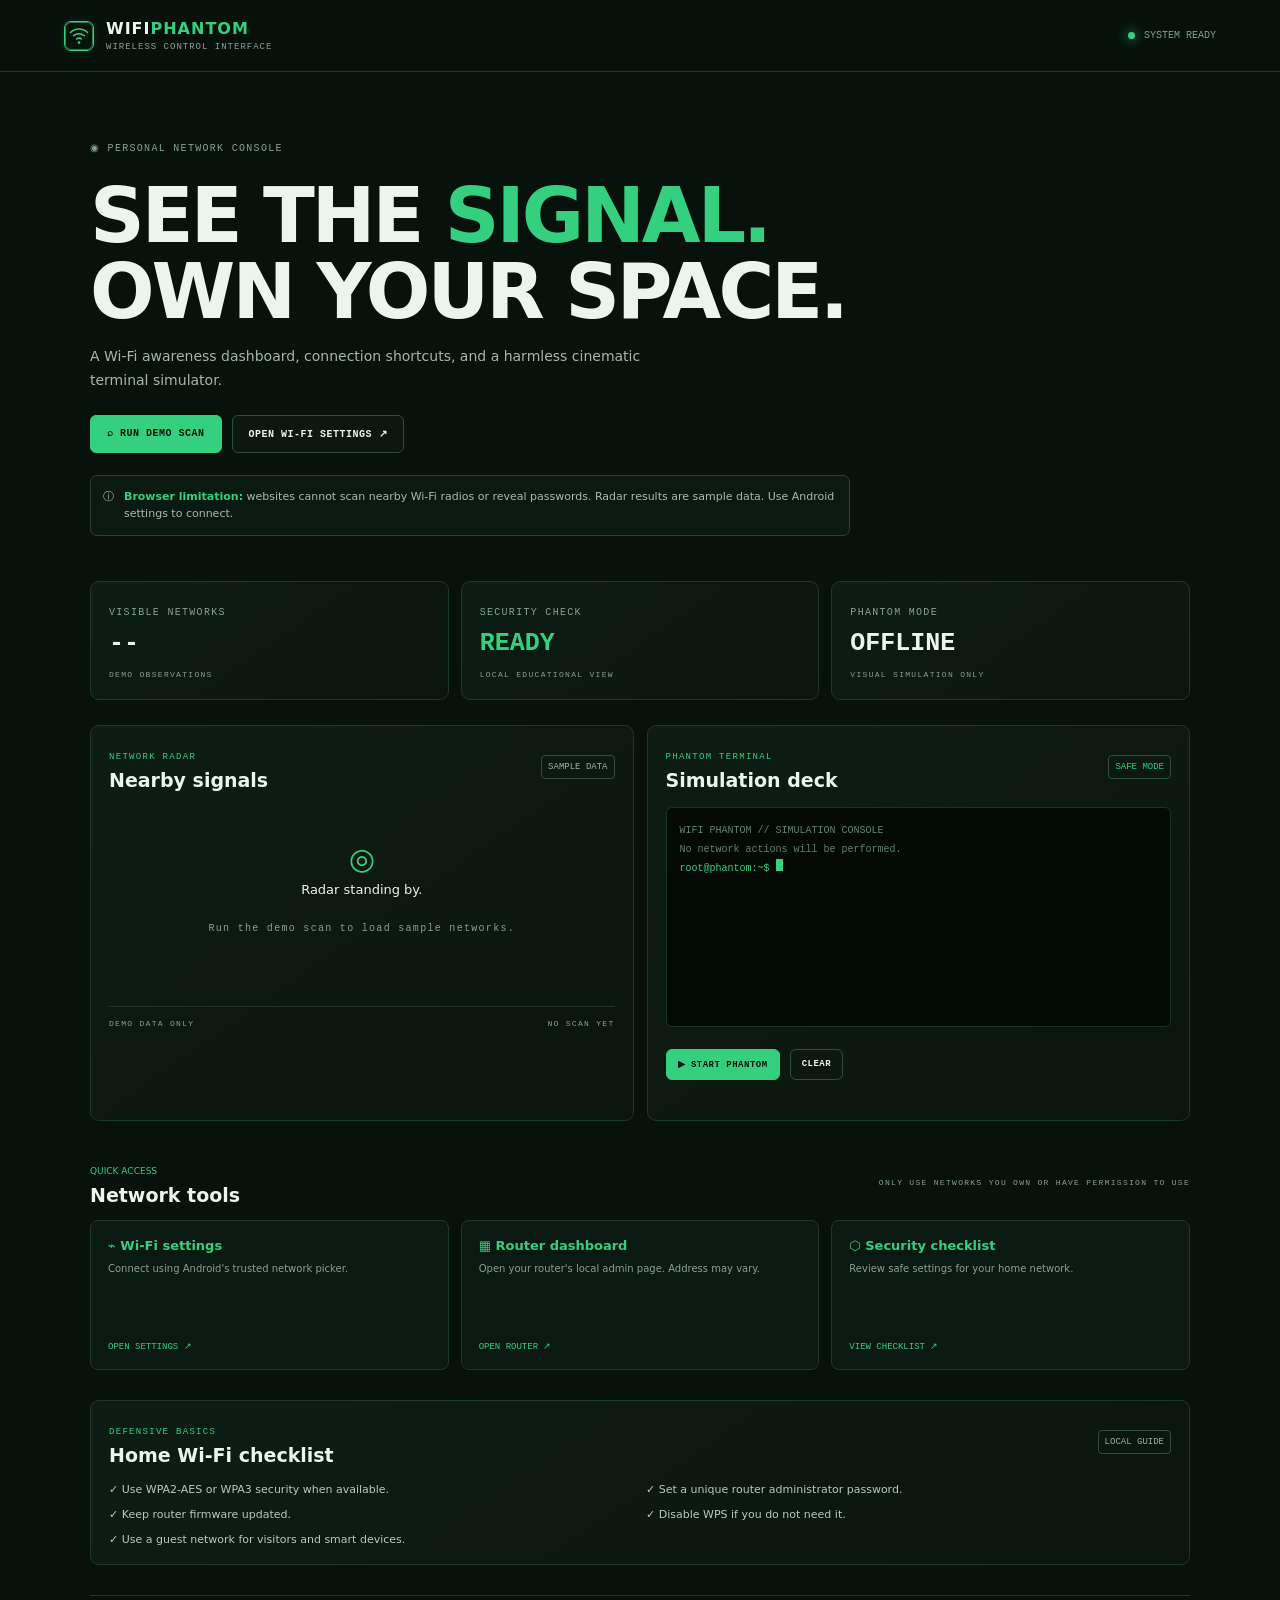
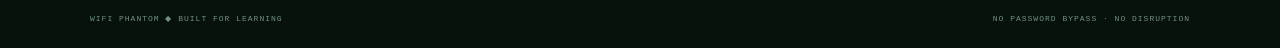
==== index.html @ eada4dd5 "Load native Wi-Fi bridge integration" ====
<!doctype html><html lang="en"><head><meta charset="UTF-8"><meta name="viewport" content="width=device-width,initial-scale=1,viewport-fit=cover"><meta name="theme-color" content="#07120d"><meta name="description" content="Wi-Fi awareness dashboard and safe simulator"><link rel="manifest" href="./manifest.webmanifest?v=4"><link rel="icon" href="./icon.svg?v=4"><link rel="apple-touch-icon" href="./icon.svg"><link rel="stylesheet" href="./style.css?v=4"><title>WIFI PHANTOM</title></head><body><header class="topbar"><a class="brand" href="./"><img class="app-icon" src="./icon.svg?v=4" alt="WIFI PHANTOM app icon"><span>WIFI<span class="green">PHANTOM</span><small>WIRELESS CONTROL INTERFACE</small></span></a><div class="status"><i></i><span id="systemStatus">SYSTEM READY</span><button id="installBtn" hidden>↓ INSTALL</button></div></header><main class="shell"><section class="hero"><div class="eyebrow">◉ PERSONAL NETWORK CONSOLE</div><h1>SEE THE <b>SIGNAL.</b><br>OWN YOUR SPACE.</h1><p>A Wi-Fi awareness dashboard, connection shortcuts, and a harmless cinematic terminal simulator.</p><div class="actions"><button class="primary" id="scanBtn">⌕ RUN DEMO SCAN</button><button class="secondary" id="wifiBtn">OPEN WI-FI SETTINGS ↗</button></div><div class="notice">ⓘ <span><b>Browser limitation:</b> websites cannot scan nearby Wi-Fi radios or reveal passwords. Radar results are sample data. Use Android settings to connect.</span></div></section><section class="stats"><article><small>VISIBLE NETWORKS</small><strong id="networkCount">--</strong><label>DEMO OBSERVATIONS</label></article><article><small>SECURITY CHECK</small><strong class="green">READY</strong><label>LOCAL EDUCATIONAL VIEW</label></article><article><small>PHANTOM MODE</small><strong id="phantomStatus">OFFLINE</strong><label>VISUAL SIMULATION ONLY</label></article></section><section class="columns"><article class="panel"><div class="heading"><div><small>NETWORK RADAR</small><h2>Nearby signals</h2></div><span class="pill">SAMPLE DATA</span></div><div id="networkList" class="network-list"><div class="empty">◎<p>Radar standing by.</p><small>Run the demo scan to load sample networks.</small></div></div><div class="foot"><span>DEMO DATA ONLY</span><span id="scanTime">NO SCAN YET</span></div></article><article class="panel"><div class="heading"><div><small>PHANTOM TERMINAL</small><h2>Simulation deck</h2></div><span class="pill green-pill">SAFE MODE</span></div><div id="terminal" class="terminal" aria-live="polite"><div class="muted">WIFI PHANTOM // SIMULATION CONSOLE</div><div class="muted">No network actions will be performed.</div><div>root@phantom:~$ <i class="cursor"></i></div></div><div class="actions"><button class="primary small" id="phantomBtn">▶ START PHANTOM</button><button class="secondary small" id="clearBtn">CLEAR</button></div></article></section><section class="tools"><div class="heading"><div><small>QUICK ACCESS</small><h2>Network tools</h2></div><span class="sub">ONLY USE NETWORKS YOU OWN OR HAVE PERMISSION TO USE</span></div><div class="tool-grid"><button class="tool" id="openSettings"><b>⌁ Wi-Fi settings</b><small>Connect using Android's trusted network picker.</small><em>OPEN SETTINGS ↗</em></button><button class="tool" id="routerBtn"><b>▦ Router dashboard</b><small>Open your router's local admin page. Address may vary.</small><em>OPEN ROUTER ↗</em></button><button class="tool" id="securityBtn"><b>⬡ Security checklist</b><small>Review safe settings for your home network.</small><em>VIEW CHECKLIST ↗</em></button></div></section><section class="panel checklist" id="checklist"><div class="heading"><div><small>DEFENSIVE BASICS</small><h2>Home Wi-Fi checklist</h2></div><span class="pill">LOCAL GUIDE</span></div><ul><li>✓ Use WPA2-AES or WPA3 security when available.</li><li>✓ Set a unique router administrator password.</li><li>✓ Keep router firmware updated.</li><li>✓ Disable WPS if you do not need it.</li><li>✓ Use a guest network for visitors and smart devices.</li></ul></section><footer><span>WIFI PHANTOM ◆ BUILT FOR LEARNING</span><span>NO PASSWORD BYPASS · NO DISRUPTION</span></footer></main><div id="toast" class="toast" role="status"></div><script src="./app.js?v=4" defer></script></body></html>
---- style.css ----
:root{color-scheme:dark;--bg:#07120d;--panel:#0b1912;--line:#1b3a29;--green:#35d07f;--muted:#86a392;--white:#e9f5ed;--mono:ui-monospace,SFMono-Regular,Consolas,monospace}*{box-sizing:border-box}body{margin:0;background:var(--bg);color:var(--white);font-family:Inter,system-ui,sans-serif}.topbar{height:72px;border-bottom:1px solid var(--line);display:flex;align-items:center;justify-content:space-between;padding:0 5vw;position:sticky;top:0;background:#07120dee;z-index:3}.brand{display:flex;gap:12px;align-items:center;text-decoration:none;color:var(--white);font-weight:900;letter-spacing:1px}.brand small{display:block;color:var(--muted);font:9px var(--mono);margin-top:4px}.app-icon{width:30px;height:30px;flex:0 0 30px;border:1px solid var(--green);border-radius:7px;object-fit:cover;box-shadow:0 0 10px #35d07f22}.green,b{color:var(--green)}.status{font:10px var(--mono);color:var(--muted);display:flex;align-items:center;gap:9px}.status i{width:7px;height:7px;border-radius:50%;background:var(--green);box-shadow:0 0 12px var(--green)}button{cursor:pointer;font:inherit}.status button{background:#102218;color:var(--green);border:1px solid var(--line);padding:6px;border-radius:5px}.shell{width:min(1100px,90vw);margin:auto}.hero{padding:70px 0 30px}.eyebrow,.panel small,.stats small,.stats label,.foot,.sub{font:10px var(--mono);letter-spacing:1.3px;color:var(--muted)}.eyebrow span{border:1px solid var(--line);padding:4px 7px;margin-left:8px}h1{font-size:clamp(42px,7vw,76px);line-height:1;letter-spacing:-3px;margin:24px 0 15px} .hero p{color:#a3b9aa;max-width:560px;line-height:1.7;font-size:14px}.actions{display:flex;gap:10px;flex-wrap:wrap;margin:22px 0}.primary,.secondary{padding:12px 16px;border-radius:6px;font:bold 10px var(--mono);letter-spacing:.5px}.primary{background:var(--green);color:#06130b;border:1px solid var(--green)}.secondary{background:#0a1810;color:var(--white);border:1px solid #28513a}.primary:disabled{opacity:.6}.notice{display:flex;gap:10px;max-width:760px;border:1px solid #274331;background:#0a1a11;padding:12px;border-radius:7px;color:#a6bdae;font-size:11px;line-height:1.6}.stats{display:grid;grid-template-columns:repeat(3,1fr);gap:12px;margin:15px 0 25px}.stats article,.panel{background:linear-gradient(145deg,#0d1d14,#09150e);border:1px solid var(--line);border-radius:9px;padding:18px}.stats strong{display:block;font:800 25px var(--mono);margin:10px 0 4px}.stats label{font-size:8px}.columns{display:grid;grid-template-columns:1fr 1fr;gap:13px}.heading{display:flex;justify-content:space-between;align-items:center;gap:10px}.heading small,.panel small{color:var(--green);font-size:9px}.heading h2{font-size:19px;margin:6px 0 0}.pill{font:9px var(--mono);border:1px solid #31503c;padding:6px;border-radius:4px;color:#9ab5a3;white-space:nowrap}.green-pill{color:var(--green)}.network-list{min-height:185px;margin:15px 0}.empty{text-align:center;padding:35px 5px;color:var(--green);font-size:30px}.empty p{font-size:13px;color:var(--white);margin:6px}.empty small{font:10px var(--mono);color:var(--muted)}.network-row{display:flex;justify-content:space-between;padding:12px 0;border-bottom:1px solid #1a3324}.network-name{font-size:12px;font-weight:700}.network-meta{font:9px var(--mono);color:var(--muted);margin-top:5px}.network-tag{display:inline-block;font:8px var(--mono);border:1px solid #31503c;padding:3px 5px;margin-top:5px}.signal{font:9px var(--mono);color:var(--green);text-align:right}.foot{border-top:1px solid #1a3324;padding-top:12px;display:flex;justify-content:space-between;font-size:8px}.terminal{height:220px;overflow:auto;background:#030a06;border:1px solid #183523;border-radius:6px;margin:16px 0 10px;padding:13px;font:10px/1.9 var(--mono);color:var(--green)}.muted{color:#648171}.cursor{display:inline-block;width:7px;height:12px;background:var(--green);animation:blink 1s steps(2) infinite}@keyframes blink{50%{opacity:0}}.small{padding:9px 11px;font-size:9px}.tools{padding:38px 0 20px}.sub{font-size:8px}.tool-grid{display:grid;grid-template-columns:repeat(3,1fr);gap:12px;margin-top:14px}.tool{min-height:150px;text-align:left;display:flex;flex-direction:column;background:#0a1911;border:1px solid var(--line);border-radius:8px;padding:17px;color:var(--white)}.tool b{font-size:13px}.tool small{font-size:10px;color:var(--muted);line-height:1.6;margin-top:8px}.tool em{font:9px var(--mono);font-style:normal;color:var(--green);margin-top:auto;padding-top:14px}.tool:hover,.secondary:hover{border-color:var(--green)}.checklist{margin:10px 0 30px}.checklist ul{list-style:none;padding:0;margin:17px 0 0;display:grid;grid-template-columns:1fr 1fr;gap:12px}.checklist li{font-size:11px;color:#b7cbbd}footer{border-top:1px solid var(--line);padding:18px 0 28px;display:flex;justify-content:space-between;gap:12px;flex-wrap:wrap;color:#72917d;font:8px var(--mono);letter-spacing:1px}.toast{position:fixed;bottom:18px;left:50%;transform:translate(-50%,20px);opacity:0;background:#173323;border:1px solid var(--green);padding:11px 15px;border-radius:7px;font-size:11px;transition:.2s;z-index:9;max-width:90vw;text-align:center}.toast.show{opacity:1;transform:translate(-50%,0)}@media(max-width:740px){.columns{grid-template-columns:1fr}.tool-grid{grid-template-columns:1fr}.tool{min-height:120px}.stats{gap:7px}.stats article{padding:12px 9px}.stats strong{font-size:18px}.stats small{font-size:8px}.stats label{font-size:7px}.checklist ul{grid-template-columns:1fr}.sub{line-height:1.5}.hero{padding-top:48px}.topbar{height:64px}}@media(prefers-reduced-motion:reduce){*{animation:none!important;scroll-behavior:auto!important}}
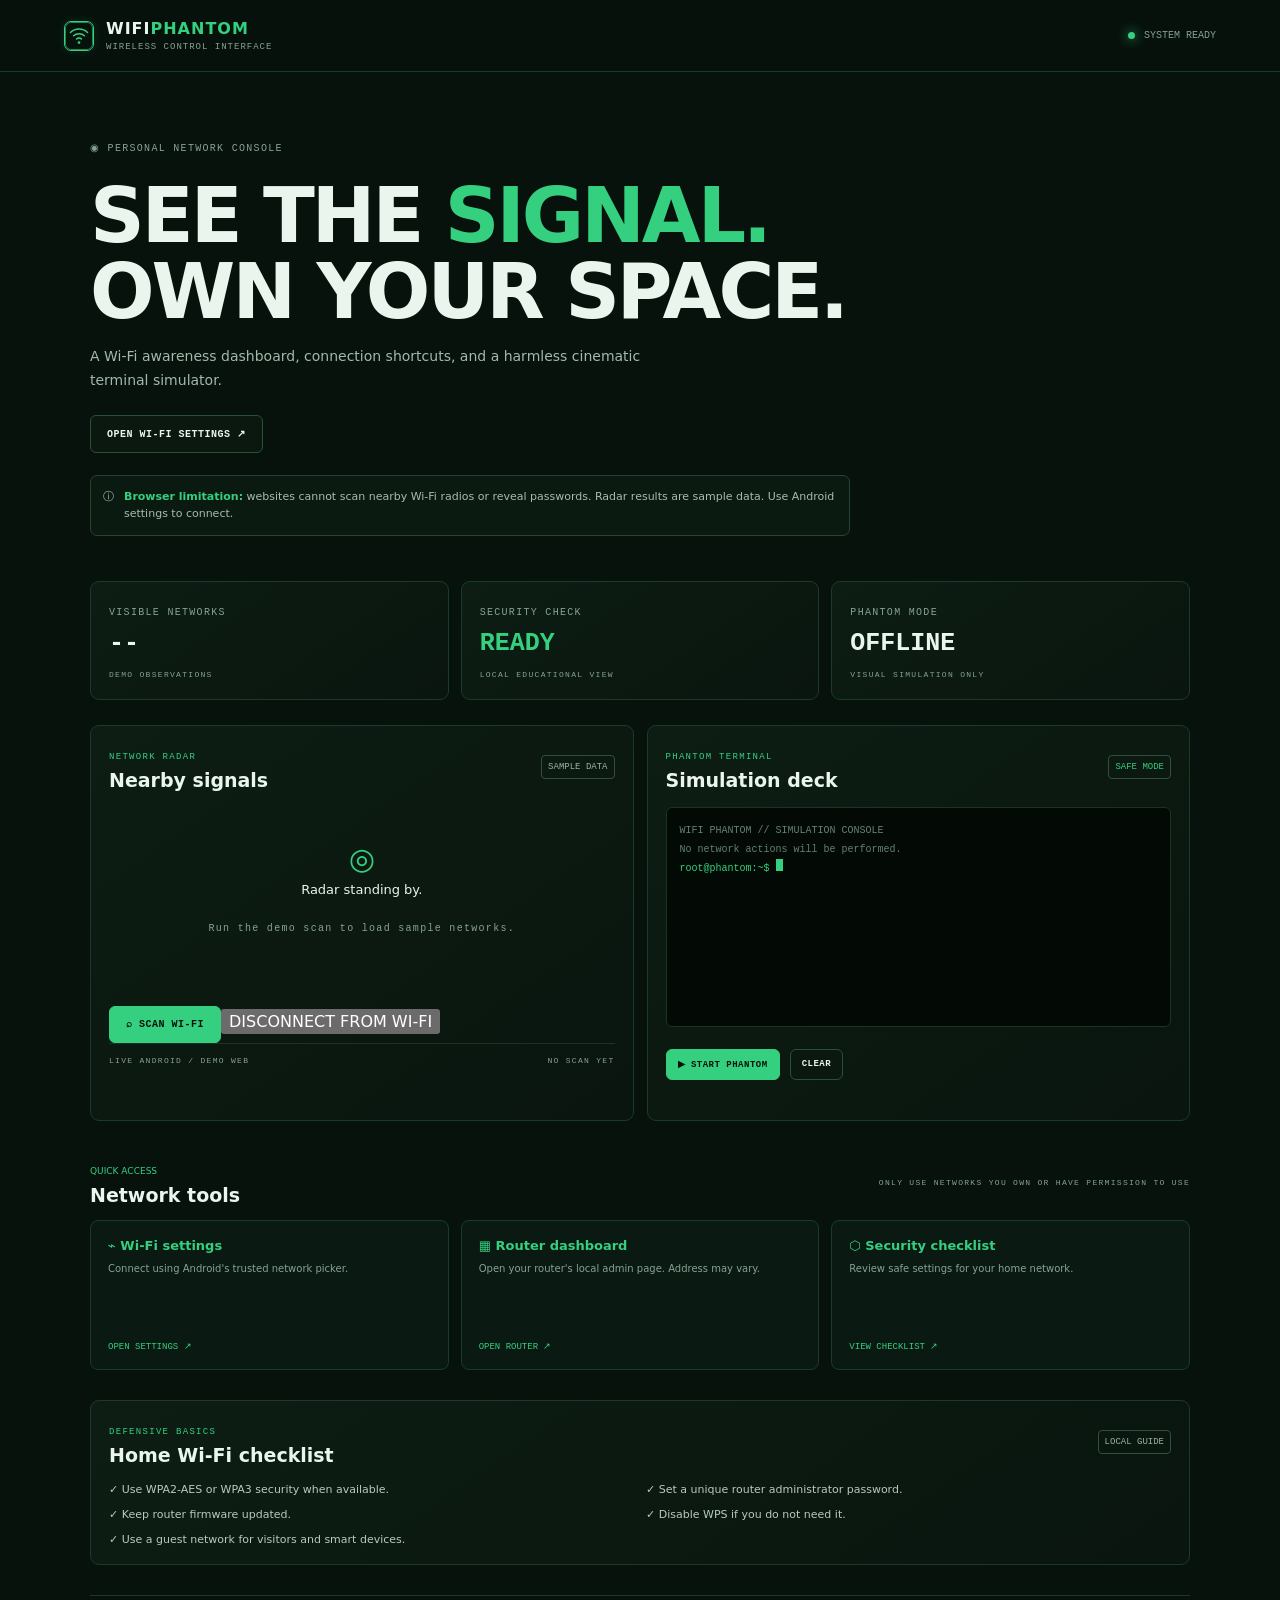
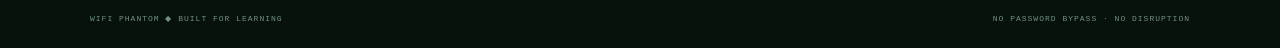
==== commit 4e91a5a1: "Add Wi-Fi connect and disconnect controls" ====
--- a/index.html
+++ b/index.html
@@ -1 +1 @@
-<!doctype html><html lang="en"><head><meta charset="UTF-8"><meta name="viewport" content="width=device-width,initial-scale=1,viewport-fit=cover"><meta name="theme-color" content="#07120d"><meta name="description" content="Wi-Fi awareness dashboard and safe simulator"><link rel="manifest" href="./manifest.webmanifest?v=4"><link rel="icon" href="./icon.svg?v=4"><link rel="apple-touch-icon" href="./icon.svg"><link rel="stylesheet" href="./style.css?v=4"><title>WIFI PHANTOM</title></head><body><header class="topbar"><a class="brand" href="./"><img class="app-icon" src="./icon.svg?v=4" alt="WIFI PHANTOM app icon"><span>WIFI<span class="green">PHANTOM</span><small>WIRELESS CONTROL INTERFACE</small></span></a><div class="status"><i></i><span id="systemStatus">SYSTEM READY</span><button id="installBtn" hidden>↓ INSTALL</button></div></header><main class="shell"><section class="hero"><div class="eyebrow">◉ PERSONAL NETWORK CONSOLE</div><h1>SEE THE <b>SIGNAL.</b><br>OWN YOUR SPACE.</h1><p>A Wi-Fi awareness dashboard, connection shortcuts, and a harmless cinematic terminal simulator.</p><div class="actions"><button class="primary" id="scanBtn">⌕ RUN DEMO SCAN</button><button class="secondary" id="wifiBtn">OPEN WI-FI SETTINGS ↗</button></div><div class="notice">ⓘ <span><b>Browser limitation:</b> websites cannot scan nearby Wi-Fi radios or reveal passwords. Radar results are sample data. Use Android settings to connect.</span></div></section><section class="stats"><article><small>VISIBLE NETWORKS</small><strong id="networkCount">--</strong><label>DEMO OBSERVATIONS</label></article><article><small>SECURITY CHECK</small><strong class="green">READY</strong><label>LOCAL EDUCATIONAL VIEW</label></article><article><small>PHANTOM MODE</small><strong id="phantomStatus">OFFLINE</strong><label>VISUAL SIMULATION ONLY</label></article></section><section class="columns"><article class="panel"><div class="heading"><div><small>NETWORK RADAR</small><h2>Nearby signals</h2></div><span class="pill">SAMPLE DATA</span></div><div id="networkList" class="network-list"><div class="empty">◎<p>Radar standing by.</p><small>Run the demo scan to load sample networks.</small></div></div><div class="foot"><span>DEMO DATA ONLY</span><span id="scanTime">NO SCAN YET</span></div></article><article class="panel"><div class="heading"><div><small>PHANTOM TERMINAL</small><h2>Simulation deck</h2></div><span class="pill green-pill">SAFE MODE</span></div><div id="terminal" class="terminal" aria-live="polite"><div class="muted">WIFI PHANTOM // SIMULATION CONSOLE</div><div class="muted">No network actions will be performed.</div><div>root@phantom:~$ <i class="cursor"></i></div></div><div class="actions"><button class="primary small" id="phantomBtn">▶ START PHANTOM</button><button class="secondary small" id="clearBtn">CLEAR</button></div></article></section><section class="tools"><div class="heading"><div><small>QUICK ACCESS</small><h2>Network tools</h2></div><span class="sub">ONLY USE NETWORKS YOU OWN OR HAVE PERMISSION TO USE</span></div><div class="tool-grid"><button class="tool" id="openSettings"><b>⌁ Wi-Fi settings</b><small>Connect using Android's trusted network picker.</small><em>OPEN SETTINGS ↗</em></button><button class="tool" id="routerBtn"><b>▦ Router dashboard</b><small>Open your router's local admin page. Address may vary.</small><em>OPEN ROUTER ↗</em></button><button class="tool" id="securityBtn"><b>⬡ Security checklist</b><small>Review safe settings for your home network.</small><em>VIEW CHECKLIST ↗</em></button></div></section><section class="panel checklist" id="checklist"><div class="heading"><div><small>DEFENSIVE BASICS</small><h2>Home Wi-Fi checklist</h2></div><span class="pill">LOCAL GUIDE</span></div><ul><li>✓ Use WPA2-AES or WPA3 security when available.</li><li>✓ Set a unique router administrator password.</li><li>✓ Keep router firmware updated.</li><li>✓ Disable WPS if you do not need it.</li><li>✓ Use a guest network for visitors and smart devices.</li></ul></section><footer><span>WIFI PHANTOM ◆ BUILT FOR LEARNING</span><span>NO PASSWORD BYPASS · NO DISRUPTION</span></footer></main><div id="toast" class="toast" role="status"></div><script src="./app.js?v=4" defer></script></body></html>+<!doctype html><html lang="en"><head><meta charset="UTF-8"><meta name="viewport" content="width=device-width,initial-scale=1,viewport-fit=cover"><meta name="theme-color" content="#07120d"><meta name="description" content="Wi-Fi awareness dashboard and safe simulator"><link rel="manifest" href="./manifest.webmanifest?v=4"><link rel="icon" href="./icon.svg?v=4"><link rel="apple-touch-icon" href="./icon.svg"><link rel="stylesheet" href="./style.css?v=4"><title>WIFI PHANTOM</title></head><body><header class="topbar"><a class="brand" href="./"><img class="app-icon" src="./icon.svg?v=4" alt="WIFI PHANTOM app icon"><span>WIFI<span class="green">PHANTOM</span><small>WIRELESS CONTROL INTERFACE</small></span></a><div class="status"><i></i><span id="systemStatus">SYSTEM READY</span><button id="installBtn" hidden>↓ INSTALL</button></div></header><main class="shell"><section class="hero"><div class="eyebrow">◉ PERSONAL NETWORK CONSOLE</div><h1>SEE THE <b>SIGNAL.</b><br>OWN YOUR SPACE.</h1><p>A Wi-Fi awareness dashboard, connection shortcuts, and a harmless cinematic terminal simulator.</p><div class="actions"><button class="secondary" id="wifiBtn">OPEN WI-FI SETTINGS ↗</button></div><div class="notice">ⓘ <span><b>Browser limitation:</b> websites cannot scan nearby Wi-Fi radios or reveal passwords. Radar results are sample data. Use Android settings to connect.</span></div></section><section class="stats"><article><small>VISIBLE NETWORKS</small><strong id="networkCount">--</strong><label>DEMO OBSERVATIONS</label></article><article><small>SECURITY CHECK</small><strong class="green">READY</strong><label>LOCAL EDUCATIONAL VIEW</label></article><article><small>PHANTOM MODE</small><strong id="phantomStatus">OFFLINE</strong><label>VISUAL SIMULATION ONLY</label></article></section><section class="columns"><article class="panel"><div class="heading"><div><small>NETWORK RADAR</small><h2>Nearby signals</h2></div><span class="pill">SAMPLE DATA</span></div><div id="networkList" class="network-list"><div class="empty">◎<p>Radar standing by.</p><small>Run the demo scan to load sample networks.</small></div></div><div class="radar-actions"><button class="primary" id="scanBtn">⌕ SCAN WI-FI</button><button class="connect-action" id="disconnectBtn">DISCONNECT FROM WI-FI</button></div><div class="foot"><span>LIVE ANDROID / DEMO WEB</span><span id="scanTime">NO SCAN YET</span></div></article><article class="panel"><div class="heading"><div><small>PHANTOM TERMINAL</small><h2>Simulation deck</h2></div><span class="pill green-pill">SAFE MODE</span></div><div id="terminal" class="terminal" aria-live="polite"><div class="muted">WIFI PHANTOM // SIMULATION CONSOLE</div><div class="muted">No network actions will be performed.</div><div>root@phantom:~$ <i class="cursor"></i></div></div><div class="actions"><button class="primary small" id="phantomBtn">▶ START PHANTOM</button><button class="secondary small" id="clearBtn">CLEAR</button></div></article></section><section class="tools"><div class="heading"><div><small>QUICK ACCESS</small><h2>Network tools</h2></div><span class="sub">ONLY USE NETWORKS YOU OWN OR HAVE PERMISSION TO USE</span></div><div class="tool-grid"><button class="tool" id="openSettings"><b>⌁ Wi-Fi settings</b><small>Connect using Android's trusted network picker.</small><em>OPEN SETTINGS ↗</em></button><button class="tool" id="routerBtn"><b>▦ Router dashboard</b><small>Open your router's local admin page. Address may vary.</small><em>OPEN ROUTER ↗</em></button><button class="tool" id="securityBtn"><b>⬡ Security checklist</b><small>Review safe settings for your home network.</small><em>VIEW CHECKLIST ↗</em></button></div></section><section class="panel checklist" id="checklist"><div class="heading"><div><small>DEFENSIVE BASICS</small><h2>Home Wi-Fi checklist</h2></div><span class="pill">LOCAL GUIDE</span></div><ul><li>✓ Use WPA2-AES or WPA3 security when available.</li><li>✓ Set a unique router administrator password.</li><li>✓ Keep router firmware updated.</li><li>✓ Disable WPS if you do not need it.</li><li>✓ Use a guest network for visitors and smart devices.</li></ul></section><footer><span>WIFI PHANTOM ◆ BUILT FOR LEARNING</span><span>NO PASSWORD BYPASS · NO DISRUPTION</span></footer></main><div id="toast" class="toast" role="status"></div><div id="passwordModal" class="modal" hidden><form id="passwordForm" class="modal-card"><div class="modal-kicker">SECURE NETWORK</div><h2 id="passwordTitle">Connect to Wi-Fi</h2><p id="passwordHint">Enter the network password. It is not saved.</p><label for="wifiPassword">WI-FI PASSWORD</label><input id="wifiPassword" type="password" autocomplete="off" maxlength="63" placeholder="Enter password"><div class="modal-actions"><button type="button" class="secondary" id="cancelConnect">CANCEL</button><button type="submit" class="primary" id="confirmConnect">CONNECT</button></div></form></div><script src="./app.js?v=4" defer></script></body></html>
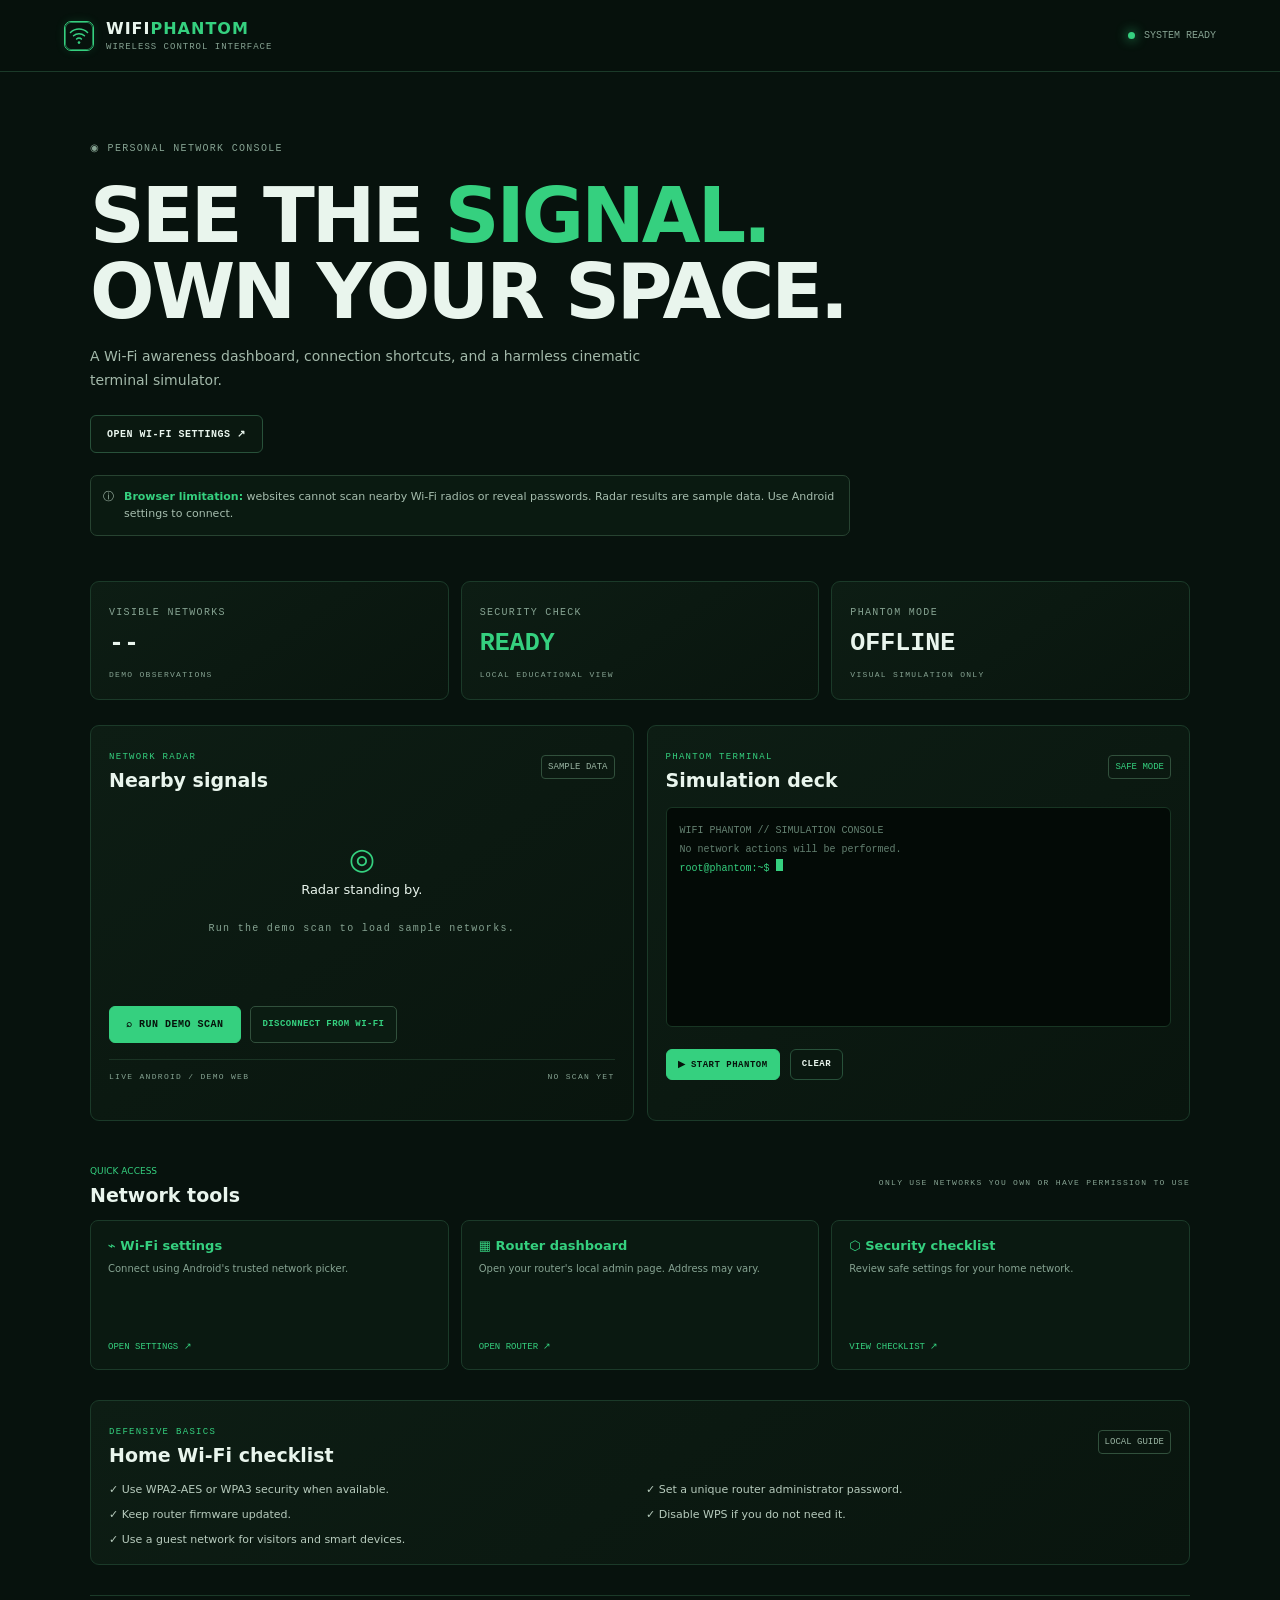
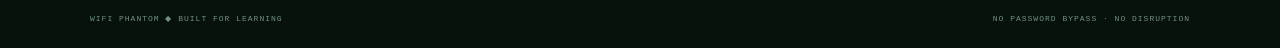
==== commit d6204409: "Refresh web asset cache versions" ====
--- a/index.html
+++ b/index.html
@@ -1 +1 @@
-<!doctype html><html lang="en"><head><meta charset="UTF-8"><meta name="viewport" content="width=device-width,initial-scale=1,viewport-fit=cover"><meta name="theme-color" content="#07120d"><meta name="description" content="Wi-Fi awareness dashboard and safe simulator"><link rel="manifest" href="./manifest.webmanifest?v=4"><link rel="icon" href="./icon.svg?v=4"><link rel="apple-touch-icon" href="./icon.svg"><link rel="stylesheet" href="./style.css?v=4"><title>WIFI PHANTOM</title></head><body><header class="topbar"><a class="brand" href="./"><img class="app-icon" src="./icon.svg?v=4" alt="WIFI PHANTOM app icon"><span>WIFI<span class="green">PHANTOM</span><small>WIRELESS CONTROL INTERFACE</small></span></a><div class="status"><i></i><span id="systemStatus">SYSTEM READY</span><button id="installBtn" hidden>↓ INSTALL</button></div></header><main class="shell"><section class="hero"><div class="eyebrow">◉ PERSONAL NETWORK CONSOLE</div><h1>SEE THE <b>SIGNAL.</b><br>OWN YOUR SPACE.</h1><p>A Wi-Fi awareness dashboard, connection shortcuts, and a harmless cinematic terminal simulator.</p><div class="actions"><button class="secondary" id="wifiBtn">OPEN WI-FI SETTINGS ↗</button></div><div class="notice">ⓘ <span><b>Browser limitation:</b> websites cannot scan nearby Wi-Fi radios or reveal passwords. Radar results are sample data. Use Android settings to connect.</span></div></section><section class="stats"><article><small>VISIBLE NETWORKS</small><strong id="networkCount">--</strong><label>DEMO OBSERVATIONS</label></article><article><small>SECURITY CHECK</small><strong class="green">READY</strong><label>LOCAL EDUCATIONAL VIEW</label></article><article><small>PHANTOM MODE</small><strong id="phantomStatus">OFFLINE</strong><label>VISUAL SIMULATION ONLY</label></article></section><section class="columns"><article class="panel"><div class="heading"><div><small>NETWORK RADAR</small><h2>Nearby signals</h2></div><span class="pill">SAMPLE DATA</span></div><div id="networkList" class="network-list"><div class="empty">◎<p>Radar standing by.</p><small>Run the demo scan to load sample networks.</small></div></div><div class="radar-actions"><button class="primary" id="scanBtn">⌕ SCAN WI-FI</button><button class="connect-action" id="disconnectBtn">DISCONNECT FROM WI-FI</button></div><div class="foot"><span>LIVE ANDROID / DEMO WEB</span><span id="scanTime">NO SCAN YET</span></div></article><article class="panel"><div class="heading"><div><small>PHANTOM TERMINAL</small><h2>Simulation deck</h2></div><span class="pill green-pill">SAFE MODE</span></div><div id="terminal" class="terminal" aria-live="polite"><div class="muted">WIFI PHANTOM // SIMULATION CONSOLE</div><div class="muted">No network actions will be performed.</div><div>root@phantom:~$ <i class="cursor"></i></div></div><div class="actions"><button class="primary small" id="phantomBtn">▶ START PHANTOM</button><button class="secondary small" id="clearBtn">CLEAR</button></div></article></section><section class="tools"><div class="heading"><div><small>QUICK ACCESS</small><h2>Network tools</h2></div><span class="sub">ONLY USE NETWORKS YOU OWN OR HAVE PERMISSION TO USE</span></div><div class="tool-grid"><button class="tool" id="openSettings"><b>⌁ Wi-Fi settings</b><small>Connect using Android's trusted network picker.</small><em>OPEN SETTINGS ↗</em></button><button class="tool" id="routerBtn"><b>▦ Router dashboard</b><small>Open your router's local admin page. Address may vary.</small><em>OPEN ROUTER ↗</em></button><button class="tool" id="securityBtn"><b>⬡ Security checklist</b><small>Review safe settings for your home network.</small><em>VIEW CHECKLIST ↗</em></button></div></section><section class="panel checklist" id="checklist"><div class="heading"><div><small>DEFENSIVE BASICS</small><h2>Home Wi-Fi checklist</h2></div><span class="pill">LOCAL GUIDE</span></div><ul><li>✓ Use WPA2-AES or WPA3 security when available.</li><li>✓ Set a unique router administrator password.</li><li>✓ Keep router firmware updated.</li><li>✓ Disable WPS if you do not need it.</li><li>✓ Use a guest network for visitors and smart devices.</li></ul></section><footer><span>WIFI PHANTOM ◆ BUILT FOR LEARNING</span><span>NO PASSWORD BYPASS · NO DISRUPTION</span></footer></main><div id="toast" class="toast" role="status"></div><div id="passwordModal" class="modal" hidden><form id="passwordForm" class="modal-card"><div class="modal-kicker">SECURE NETWORK</div><h2 id="passwordTitle">Connect to Wi-Fi</h2><p id="passwordHint">Enter the network password. It is not saved.</p><label for="wifiPassword">WI-FI PASSWORD</label><input id="wifiPassword" type="password" autocomplete="off" maxlength="63" placeholder="Enter password"><div class="modal-actions"><button type="button" class="secondary" id="cancelConnect">CANCEL</button><button type="submit" class="primary" id="confirmConnect">CONNECT</button></div></form></div><script src="./app.js?v=4" defer></script></body></html>+<!doctype html><html lang="en"><head><meta charset="UTF-8"><meta name="viewport" content="width=device-width,initial-scale=1,viewport-fit=cover"><meta name="theme-color" content="#07120d"><meta name="description" content="Wi-Fi awareness dashboard and safe simulator"><link rel="manifest" href="./manifest.webmanifest?v=5"><link rel="icon" href="./icon.svg?v=5"><link rel="apple-touch-icon" href="./icon.svg"><link rel="stylesheet" href="./style.css?v=5"><title>WIFI PHANTOM</title></head><body><header class="topbar"><a class="brand" href="./"><img class="app-icon" src="./icon.svg?v=5" alt="WIFI PHANTOM app icon"><span>WIFI<span class="green">PHANTOM</span><small>WIRELESS CONTROL INTERFACE</small></span></a><div class="status"><i></i><span id="systemStatus">SYSTEM READY</span><button id="installBtn" hidden>↓ INSTALL</button></div></header><main class="shell"><section class="hero"><div class="eyebrow">◉ PERSONAL NETWORK CONSOLE</div><h1>SEE THE <b>SIGNAL.</b><br>OWN YOUR SPACE.</h1><p>A Wi-Fi awareness dashboard, connection shortcuts, and a harmless cinematic terminal simulator.</p><div class="actions"><button class="secondary" id="wifiBtn">OPEN WI-FI SETTINGS ↗</button></div><div class="notice">ⓘ <span><b>Browser limitation:</b> websites cannot scan nearby Wi-Fi radios or reveal passwords. Radar results are sample data. Use Android settings to connect.</span></div></section><section class="stats"><article><small>VISIBLE NETWORKS</small><strong id="networkCount">--</strong><label>DEMO OBSERVATIONS</label></article><article><small>SECURITY CHECK</small><strong class="green">READY</strong><label>LOCAL EDUCATIONAL VIEW</label></article><article><small>PHANTOM MODE</small><strong id="phantomStatus">OFFLINE</strong><label>VISUAL SIMULATION ONLY</label></article></section><section class="columns"><article class="panel"><div class="heading"><div><small>NETWORK RADAR</small><h2>Nearby signals</h2></div><span class="pill">SAMPLE DATA</span></div><div id="networkList" class="network-list"><div class="empty">◎<p>Radar standing by.</p><small>Run the demo scan to load sample networks.</small></div></div><div class="radar-actions"><button class="primary" id="scanBtn">⌕ SCAN WI-FI</button><button class="connect-action" id="disconnectBtn">DISCONNECT FROM WI-FI</button></div><div class="foot"><span>LIVE ANDROID / DEMO WEB</span><span id="scanTime">NO SCAN YET</span></div></article><article class="panel"><div class="heading"><div><small>PHANTOM TERMINAL</small><h2>Simulation deck</h2></div><span class="pill green-pill">SAFE MODE</span></div><div id="terminal" class="terminal" aria-live="polite"><div class="muted">WIFI PHANTOM // SIMULATION CONSOLE</div><div class="muted">No network actions will be performed.</div><div>root@phantom:~$ <i class="cursor"></i></div></div><div class="actions"><button class="primary small" id="phantomBtn">▶ START PHANTOM</button><button class="secondary small" id="clearBtn">CLEAR</button></div></article></section><section class="tools"><div class="heading"><div><small>QUICK ACCESS</small><h2>Network tools</h2></div><span class="sub">ONLY USE NETWORKS YOU OWN OR HAVE PERMISSION TO USE</span></div><div class="tool-grid"><button class="tool" id="openSettings"><b>⌁ Wi-Fi settings</b><small>Connect using Android's trusted network picker.</small><em>OPEN SETTINGS ↗</em></button><button class="tool" id="routerBtn"><b>▦ Router dashboard</b><small>Open your router's local admin page. Address may vary.</small><em>OPEN ROUTER ↗</em></button><button class="tool" id="securityBtn"><b>⬡ Security checklist</b><small>Review safe settings for your home network.</small><em>VIEW CHECKLIST ↗</em></button></div></section><section class="panel checklist" id="checklist"><div class="heading"><div><small>DEFENSIVE BASICS</small><h2>Home Wi-Fi checklist</h2></div><span class="pill">LOCAL GUIDE</span></div><ul><li>✓ Use WPA2-AES or WPA3 security when available.</li><li>✓ Set a unique router administrator password.</li><li>✓ Keep router firmware updated.</li><li>✓ Disable WPS if you do not need it.</li><li>✓ Use a guest network for visitors and smart devices.</li></ul></section><footer><span>WIFI PHANTOM ◆ BUILT FOR LEARNING</span><span>NO PASSWORD BYPASS · NO DISRUPTION</span></footer></main><div id="toast" class="toast" role="status"></div><div id="passwordModal" class="modal" hidden><form id="passwordForm" class="modal-card"><div class="modal-kicker">SECURE NETWORK</div><h2 id="passwordTitle">Connect to Wi-Fi</h2><p id="passwordHint">Enter the network password. It is not saved.</p><label for="wifiPassword">WI-FI PASSWORD</label><input id="wifiPassword" type="password" autocomplete="off" maxlength="63" placeholder="Enter password"><div class="modal-actions"><button type="button" class="secondary" id="cancelConnect">CANCEL</button><button type="submit" class="primary" id="confirmConnect">CONNECT</button></div></form></div><script src="./app.js?v=5" defer></script></body></html>
--- a/style.css
+++ b/style.css
@@ -1 +1,18 @@
-:root{color-scheme:dark;--bg:#07120d;--panel:#0b1912;--line:#1b3a29;--green:#35d07f;--muted:#86a392;--white:#e9f5ed;--mono:ui-monospace,SFMono-Regular,Consolas,monospace}*{box-sizing:border-box}body{margin:0;background:var(--bg);color:var(--white);font-family:Inter,system-ui,sans-serif}.topbar{height:72px;border-bottom:1px solid var(--line);display:flex;align-items:center;justify-content:space-between;padding:0 5vw;position:sticky;top:0;background:#07120dee;z-index:3}.brand{display:flex;gap:12px;align-items:center;text-decoration:none;color:var(--white);font-weight:900;letter-spacing:1px}.brand small{display:block;color:var(--muted);font:9px var(--mono);margin-top:4px}.app-icon{width:30px;height:30px;flex:0 0 30px;border:1px solid var(--green);border-radius:7px;object-fit:cover;box-shadow:0 0 10px #35d07f22}.green,b{color:var(--green)}.status{font:10px var(--mono);color:var(--muted);display:flex;align-items:center;gap:9px}.status i{width:7px;height:7px;border-radius:50%;background:var(--green);box-shadow:0 0 12px var(--green)}button{cursor:pointer;font:inherit}.status button{background:#102218;color:var(--green);border:1px solid var(--line);padding:6px;border-radius:5px}.shell{width:min(1100px,90vw);margin:auto}.hero{padding:70px 0 30px}.eyebrow,.panel small,.stats small,.stats label,.foot,.sub{font:10px var(--mono);letter-spacing:1.3px;color:var(--muted)}.eyebrow span{border:1px solid var(--line);padding:4px 7px;margin-left:8px}h1{font-size:clamp(42px,7vw,76px);line-height:1;letter-spacing:-3px;margin:24px 0 15px} .hero p{color:#a3b9aa;max-width:560px;line-height:1.7;font-size:14px}.actions{display:flex;gap:10px;flex-wrap:wrap;margin:22px 0}.primary,.secondary{padding:12px 16px;border-radius:6px;font:bold 10px var(--mono);letter-spacing:.5px}.primary{background:var(--green);color:#06130b;border:1px solid var(--green)}.secondary{background:#0a1810;color:var(--white);border:1px solid #28513a}.primary:disabled{opacity:.6}.notice{display:flex;gap:10px;max-width:760px;border:1px solid #274331;background:#0a1a11;padding:12px;border-radius:7px;color:#a6bdae;font-size:11px;line-height:1.6}.stats{display:grid;grid-template-columns:repeat(3,1fr);gap:12px;margin:15px 0 25px}.stats article,.panel{background:linear-gradient(145deg,#0d1d14,#09150e);border:1px solid var(--line);border-radius:9px;padding:18px}.stats strong{display:block;font:800 25px var(--mono);margin:10px 0 4px}.stats label{font-size:8px}.columns{display:grid;grid-template-columns:1fr 1fr;gap:13px}.heading{display:flex;justify-content:space-between;align-items:center;gap:10px}.heading small,.panel small{color:var(--green);font-size:9px}.heading h2{font-size:19px;margin:6px 0 0}.pill{font:9px var(--mono);border:1px solid #31503c;padding:6px;border-radius:4px;color:#9ab5a3;white-space:nowrap}.green-pill{color:var(--green)}.network-list{min-height:185px;margin:15px 0}.empty{text-align:center;padding:35px 5px;color:var(--green);font-size:30px}.empty p{font-size:13px;color:var(--white);margin:6px}.empty small{font:10px var(--mono);color:var(--muted)}.network-row{display:flex;justify-content:space-between;padding:12px 0;border-bottom:1px solid #1a3324}.network-name{font-size:12px;font-weight:700}.network-meta{font:9px var(--mono);color:var(--muted);margin-top:5px}.network-tag{display:inline-block;font:8px var(--mono);border:1px solid #31503c;padding:3px 5px;margin-top:5px}.signal{font:9px var(--mono);color:var(--green);text-align:right}.foot{border-top:1px solid #1a3324;padding-top:12px;display:flex;justify-content:space-between;font-size:8px}.terminal{height:220px;overflow:auto;background:#030a06;border:1px solid #183523;border-radius:6px;margin:16px 0 10px;padding:13px;font:10px/1.9 var(--mono);color:var(--green)}.muted{color:#648171}.cursor{display:inline-block;width:7px;height:12px;background:var(--green);animation:blink 1s steps(2) infinite}@keyframes blink{50%{opacity:0}}.small{padding:9px 11px;font-size:9px}.tools{padding:38px 0 20px}.sub{font-size:8px}.tool-grid{display:grid;grid-template-columns:repeat(3,1fr);gap:12px;margin-top:14px}.tool{min-height:150px;text-align:left;display:flex;flex-direction:column;background:#0a1911;border:1px solid var(--line);border-radius:8px;padding:17px;color:var(--white)}.tool b{font-size:13px}.tool small{font-size:10px;color:var(--muted);line-height:1.6;margin-top:8px}.tool em{font:9px var(--mono);font-style:normal;color:var(--green);margin-top:auto;padding-top:14px}.tool:hover,.secondary:hover{border-color:var(--green)}.checklist{margin:10px 0 30px}.checklist ul{list-style:none;padding:0;margin:17px 0 0;display:grid;grid-template-columns:1fr 1fr;gap:12px}.checklist li{font-size:11px;color:#b7cbbd}footer{border-top:1px solid var(--line);padding:18px 0 28px;display:flex;justify-content:space-between;gap:12px;flex-wrap:wrap;color:#72917d;font:8px var(--mono);letter-spacing:1px}.toast{position:fixed;bottom:18px;left:50%;transform:translate(-50%,20px);opacity:0;background:#173323;border:1px solid var(--green);padding:11px 15px;border-radius:7px;font-size:11px;transition:.2s;z-index:9;max-width:90vw;text-align:center}.toast.show{opacity:1;transform:translate(-50%,0)}@media(max-width:740px){.columns{grid-template-columns:1fr}.tool-grid{grid-template-columns:1fr}.tool{min-height:120px}.stats{gap:7px}.stats article{padding:12px 9px}.stats strong{font-size:18px}.stats small{font-size:8px}.stats label{font-size:7px}.checklist ul{grid-template-columns:1fr}.sub{line-height:1.5}.hero{padding-top:48px}.topbar{height:64px}}@media(prefers-reduced-motion:reduce){*{animation:none!important;scroll-behavior:auto!important}}+:root{color-scheme:dark;--bg:#07120d;--panel:#0b1912;--line:#1b3a29;--green:#35d07f;--muted:#86a392;--white:#e9f5ed;--mono:ui-monospace,SFMono-Regular,Consolas,monospace}*{box-sizing:border-box}body{margin:0;background:var(--bg);color:var(--white);font-family:Inter,system-ui,sans-serif}.topbar{height:72px;border-bottom:1px solid var(--line);display:flex;align-items:center;justify-content:space-between;padding:0 5vw;position:sticky;top:0;background:#07120dee;z-index:3}.brand{display:flex;gap:12px;align-items:center;text-decoration:none;color:var(--white);font-weight:900;letter-spacing:1px}.brand small{display:block;color:var(--muted);font:9px var(--mono);margin-top:4px}.app-icon{width:30px;height:30px;flex:0 0 30px;border:1px solid var(--green);border-radius:7px;object-fit:cover;box-shadow:0 0 10px #35d07f22}.green,b{color:var(--green)}.status{font:10px var(--mono);color:var(--muted);display:flex;align-items:center;gap:9px}.status i{width:7px;height:7px;border-radius:50%;background:var(--green);box-shadow:0 0 12px var(--green)}button{cursor:pointer;font:inherit}.status button{background:#102218;color:var(--green);border:1px solid var(--line);padding:6px;border-radius:5px}.shell{width:min(1100px,90vw);margin:auto}.hero{padding:70px 0 30px}.eyebrow,.panel small,.stats small,.stats label,.foot,.sub{font:10px var(--mono);letter-spacing:1.3px;color:var(--muted)}.eyebrow span{border:1px solid var(--line);padding:4px 7px;margin-left:8px}h1{font-size:clamp(42px,7vw,76px);line-height:1;letter-spacing:-3px;margin:24px 0 15px} .hero p{color:#a3b9aa;max-width:560px;line-height:1.7;font-size:14px}.actions{display:flex;gap:10px;flex-wrap:wrap;margin:22px 0}.primary,.secondary{padding:12px 16px;border-radius:6px;font:bold 10px var(--mono);letter-spacing:.5px}.primary{background:var(--green);color:#06130b;border:1px solid var(--green)}.secondary{background:#0a1810;color:var(--white);border:1px solid #28513a}.primary:disabled{opacity:.6}.notice{display:flex;gap:10px;max-width:760px;border:1px solid #274331;background:#0a1a11;padding:12px;border-radius:7px;color:#a6bdae;font-size:11px;line-height:1.6}.stats{display:grid;grid-template-columns:repeat(3,1fr);gap:12px;margin:15px 0 25px}.stats article,.panel{background:linear-gradient(145deg,#0d1d14,#09150e);border:1px solid var(--line);border-radius:9px;padding:18px}.stats strong{display:block;font:800 25px var(--mono);margin:10px 0 4px}.stats label{font-size:8px}.columns{display:grid;grid-template-columns:1fr 1fr;gap:13px}.heading{display:flex;justify-content:space-between;align-items:center;gap:10px}.heading small,.panel small{color:var(--green);font-size:9px}.heading h2{font-size:19px;margin:6px 0 0}.pill{font:9px var(--mono);border:1px solid #31503c;padding:6px;border-radius:4px;color:#9ab5a3;white-space:nowrap}.green-pill{color:var(--green)}.network-list{min-height:185px;margin:15px 0}.empty{text-align:center;padding:35px 5px;color:var(--green);font-size:30px}.empty p{font-size:13px;color:var(--white);margin:6px}.empty small{font:10px var(--mono);color:var(--muted)}.network-row{display:flex;justify-content:space-between;padding:12px 0;border-bottom:1px solid #1a3324}.network-name{font-size:12px;font-weight:700}.network-meta{font:9px var(--mono);color:var(--muted);margin-top:5px}.network-tag{display:inline-block;font:8px var(--mono);border:1px solid #31503c;padding:3px 5px;margin-top:5px}.signal{font:9px var(--mono);color:var(--green);text-align:right}.foot{border-top:1px solid #1a3324;padding-top:12px;display:flex;justify-content:space-between;font-size:8px}.terminal{height:220px;overflow:auto;background:#030a06;border:1px solid #183523;border-radius:6px;margin:16px 0 10px;padding:13px;font:10px/1.9 var(--mono);color:var(--green)}.muted{color:#648171}.cursor{display:inline-block;width:7px;height:12px;background:var(--green);animation:blink 1s steps(2) infinite}@keyframes blink{50%{opacity:0}}.small{padding:9px 11px;font-size:9px}.tools{padding:38px 0 20px}.sub{font-size:8px}.tool-grid{display:grid;grid-template-columns:repeat(3,1fr);gap:12px;margin-top:14px}.tool{min-height:150px;text-align:left;display:flex;flex-direction:column;background:#0a1911;border:1px solid var(--line);border-radius:8px;padding:17px;color:var(--white)}.tool b{font-size:13px}.tool small{font-size:10px;color:var(--muted);line-height:1.6;margin-top:8px}.tool em{font:9px var(--mono);font-style:normal;color:var(--green);margin-top:auto;padding-top:14px}.tool:hover,.secondary:hover{border-color:var(--green)}.checklist{margin:10px 0 30px}.checklist ul{list-style:none;padding:0;margin:17px 0 0;display:grid;grid-template-columns:1fr 1fr;gap:12px}.checklist li{font-size:11px;color:#b7cbbd}footer{border-top:1px solid var(--line);padding:18px 0 28px;display:flex;justify-content:space-between;gap:12px;flex-wrap:wrap;color:#72917d;font:8px var(--mono);letter-spacing:1px}.toast{position:fixed;bottom:18px;left:50%;transform:translate(-50%,20px);opacity:0;background:#173323;border:1px solid var(--green);padding:11px 15px;border-radius:7px;font-size:11px;transition:.2s;z-index:9;max-width:90vw;text-align:center}.toast.show{opacity:1;transform:translate(-50%,0)}@media(max-width:740px){.columns{grid-template-columns:1fr}.tool-grid{grid-template-columns:1fr}.tool{min-height:120px}.stats{gap:7px}.stats article{padding:12px 9px}.stats strong{font-size:18px}.stats small{font-size:8px}.stats label{font-size:7px}.checklist ul{grid-template-columns:1fr}.sub{line-height:1.5}.hero{padding-top:48px}.topbar{height:64px}}@media(prefers-reduced-motion:reduce){*{animation:none!important;scroll-behavior:auto!important}}
+.radar-actions{display:flex;gap:9px;flex-wrap:wrap;margin:0 0 16px}
+.connect-action,.network-connect{background:#0b1c12;color:var(--green);border:1px solid #31503c;border-radius:5px;padding:10px 12px;font:bold 9px var(--mono);letter-spacing:.4px}
+.connect-action:hover,.network-connect:hover{border-color:var(--green);background:#102719}
+.network-row-right{display:flex;flex-direction:column;align-items:flex-end;gap:3px}
+.network-connect{margin-top:7px;padding:7px 9px;font-size:8px}
+.network-connect:disabled{opacity:.4;cursor:not-allowed}
+.modal[hidden]{display:none}
+.modal{position:fixed;inset:0;z-index:20;background:#000b;display:grid;place-items:center;padding:20px}
+.modal-card{width:min(420px,100%);background:#0b1912;border:1px solid var(--green);border-radius:10px;padding:22px;box-shadow:0 20px 80px #000a}
+.modal-kicker{font:9px var(--mono);letter-spacing:1.5px;color:var(--green)}
+.modal-card h2{font-size:21px;margin:10px 0}
+.modal-card p{font-size:12px;line-height:1.6;color:var(--muted)}
+.modal-card label{display:block;font:9px var(--mono);color:var(--green);margin:18px 0 7px}
+.modal-card input{width:100%;padding:13px;background:#030a06;color:var(--white);border:1px solid #31503c;border-radius:5px;font:13px var(--mono);outline:none}
+.modal-card input:focus{border-color:var(--green)}
+.modal-actions{display:flex;justify-content:flex-end;gap:9px;margin-top:20px}
+@media(max-width:420px){.radar-actions button{flex:1}.network-row{gap:8px}.network-name{overflow-wrap:anywhere}}
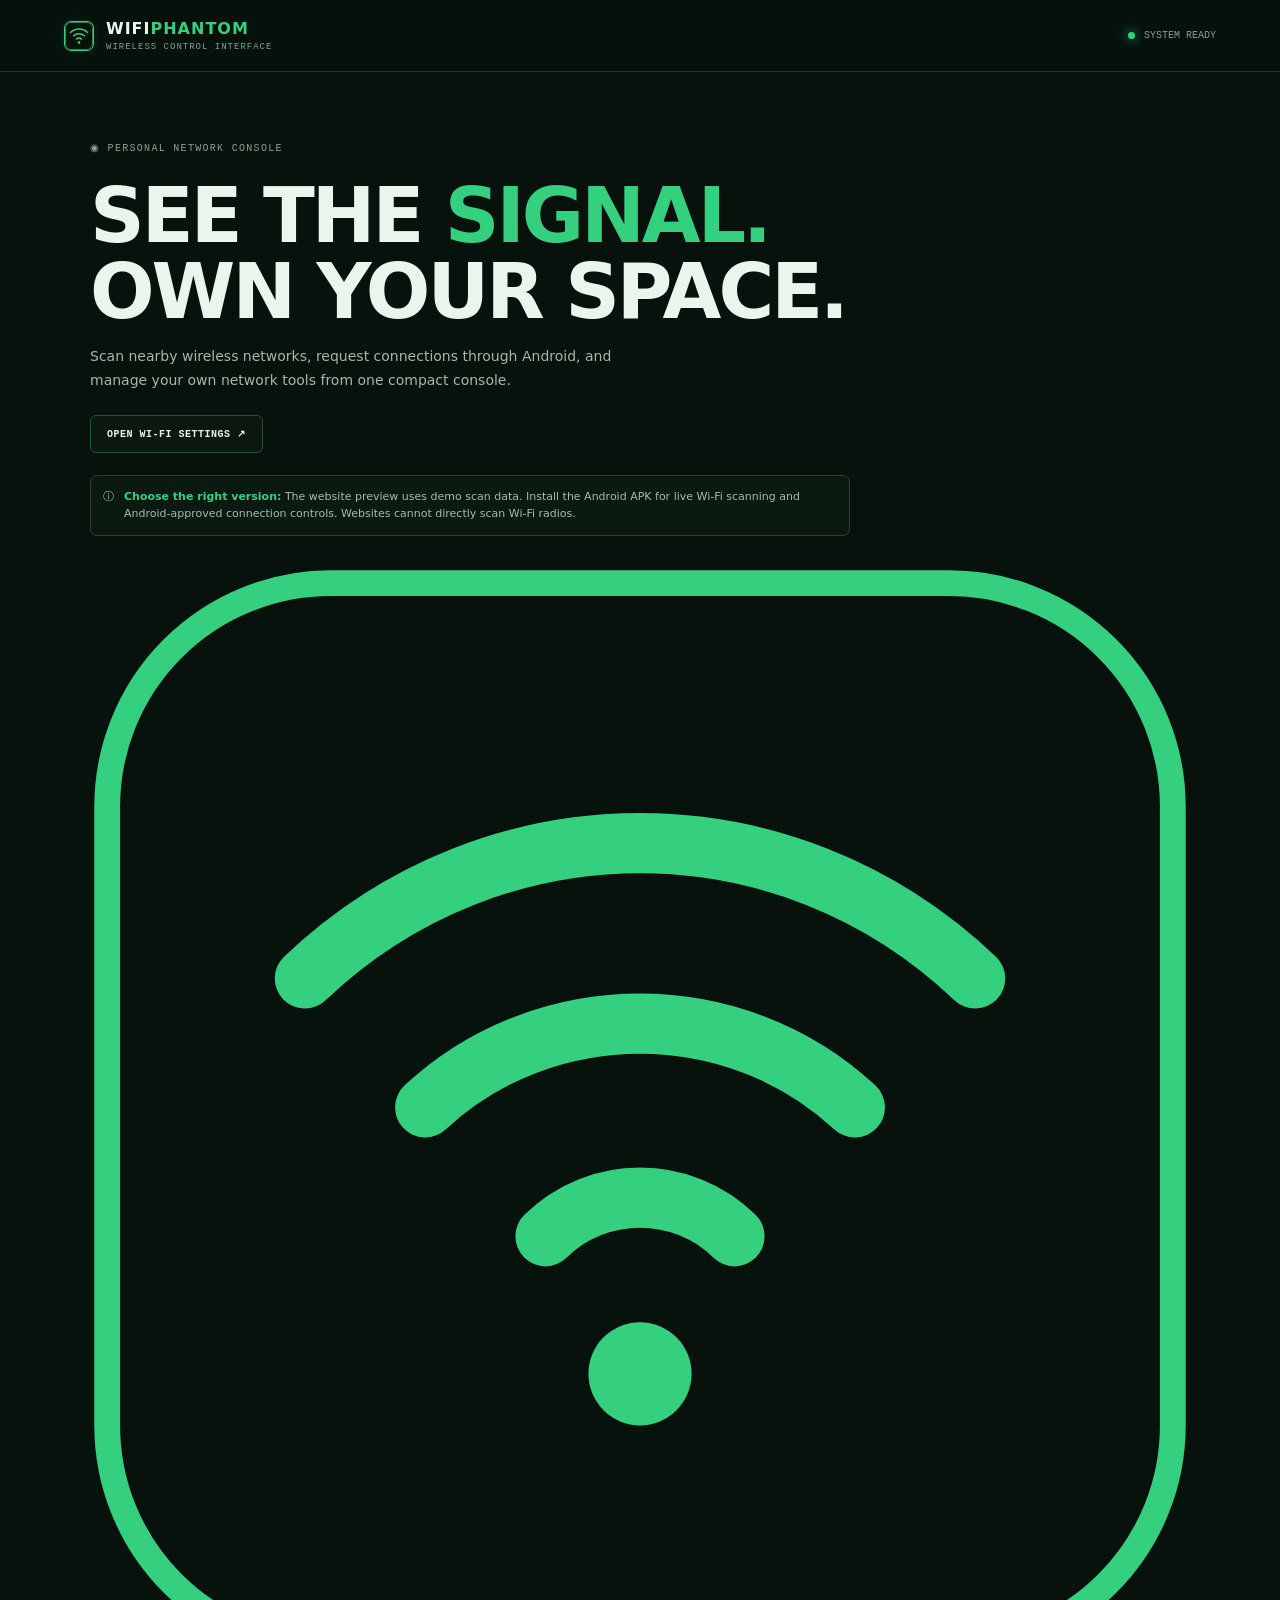
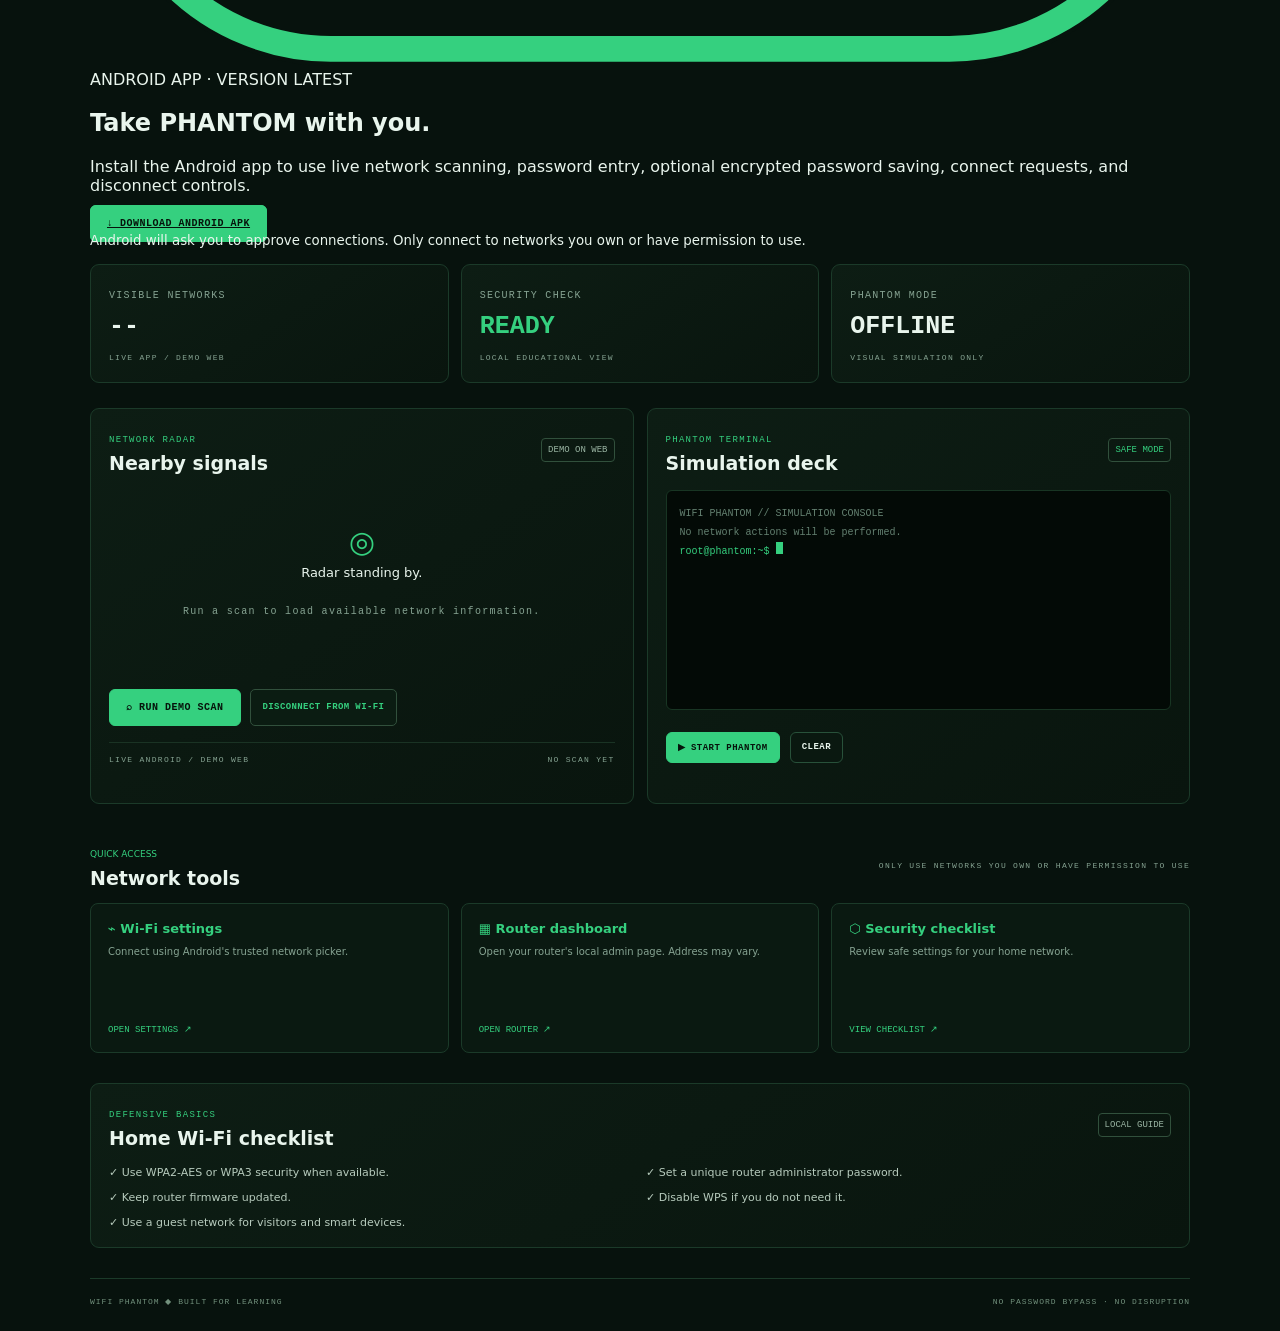
==== commit 1c949b24: "Refresh website with Android install panel" ====
--- a/index.html
+++ b/index.html
@@ -1 +1,72 @@
-<!doctype html><html lang="en"><head><meta charset="UTF-8"><meta name="viewport" content="width=device-width,initial-scale=1,viewport-fit=cover"><meta name="theme-color" content="#07120d"><meta name="description" content="Wi-Fi awareness dashboard and safe simulator"><link rel="manifest" href="./manifest.webmanifest?v=5"><link rel="icon" href="./icon.svg?v=5"><link rel="apple-touch-icon" href="./icon.svg"><link rel="stylesheet" href="./style.css?v=5"><title>WIFI PHANTOM</title></head><body><header class="topbar"><a class="brand" href="./"><img class="app-icon" src="./icon.svg?v=5" alt="WIFI PHANTOM app icon"><span>WIFI<span class="green">PHANTOM</span><small>WIRELESS CONTROL INTERFACE</small></span></a><div class="status"><i></i><span id="systemStatus">SYSTEM READY</span><button id="installBtn" hidden>↓ INSTALL</button></div></header><main class="shell"><section class="hero"><div class="eyebrow">◉ PERSONAL NETWORK CONSOLE</div><h1>SEE THE <b>SIGNAL.</b><br>OWN YOUR SPACE.</h1><p>A Wi-Fi awareness dashboard, connection shortcuts, and a harmless cinematic terminal simulator.</p><div class="actions"><button class="secondary" id="wifiBtn">OPEN WI-FI SETTINGS ↗</button></div><div class="notice">ⓘ <span><b>Browser limitation:</b> websites cannot scan nearby Wi-Fi radios or reveal passwords. Radar results are sample data. Use Android settings to connect.</span></div></section><section class="stats"><article><small>VISIBLE NETWORKS</small><strong id="networkCount">--</strong><label>DEMO OBSERVATIONS</label></article><article><small>SECURITY CHECK</small><strong class="green">READY</strong><label>LOCAL EDUCATIONAL VIEW</label></article><article><small>PHANTOM MODE</small><strong id="phantomStatus">OFFLINE</strong><label>VISUAL SIMULATION ONLY</label></article></section><section class="columns"><article class="panel"><div class="heading"><div><small>NETWORK RADAR</small><h2>Nearby signals</h2></div><span class="pill">SAMPLE DATA</span></div><div id="networkList" class="network-list"><div class="empty">◎<p>Radar standing by.</p><small>Run the demo scan to load sample networks.</small></div></div><div class="radar-actions"><button class="primary" id="scanBtn">⌕ SCAN WI-FI</button><button class="connect-action" id="disconnectBtn">DISCONNECT FROM WI-FI</button></div><div class="foot"><span>LIVE ANDROID / DEMO WEB</span><span id="scanTime">NO SCAN YET</span></div></article><article class="panel"><div class="heading"><div><small>PHANTOM TERMINAL</small><h2>Simulation deck</h2></div><span class="pill green-pill">SAFE MODE</span></div><div id="terminal" class="terminal" aria-live="polite"><div class="muted">WIFI PHANTOM // SIMULATION CONSOLE</div><div class="muted">No network actions will be performed.</div><div>root@phantom:~$ <i class="cursor"></i></div></div><div class="actions"><button class="primary small" id="phantomBtn">▶ START PHANTOM</button><button class="secondary small" id="clearBtn">CLEAR</button></div></article></section><section class="tools"><div class="heading"><div><small>QUICK ACCESS</small><h2>Network tools</h2></div><span class="sub">ONLY USE NETWORKS YOU OWN OR HAVE PERMISSION TO USE</span></div><div class="tool-grid"><button class="tool" id="openSettings"><b>⌁ Wi-Fi settings</b><small>Connect using Android's trusted network picker.</small><em>OPEN SETTINGS ↗</em></button><button class="tool" id="routerBtn"><b>▦ Router dashboard</b><small>Open your router's local admin page. Address may vary.</small><em>OPEN ROUTER ↗</em></button><button class="tool" id="securityBtn"><b>⬡ Security checklist</b><small>Review safe settings for your home network.</small><em>VIEW CHECKLIST ↗</em></button></div></section><section class="panel checklist" id="checklist"><div class="heading"><div><small>DEFENSIVE BASICS</small><h2>Home Wi-Fi checklist</h2></div><span class="pill">LOCAL GUIDE</span></div><ul><li>✓ Use WPA2-AES or WPA3 security when available.</li><li>✓ Set a unique router administrator password.</li><li>✓ Keep router firmware updated.</li><li>✓ Disable WPS if you do not need it.</li><li>✓ Use a guest network for visitors and smart devices.</li></ul></section><footer><span>WIFI PHANTOM ◆ BUILT FOR LEARNING</span><span>NO PASSWORD BYPASS · NO DISRUPTION</span></footer></main><div id="toast" class="toast" role="status"></div><div id="passwordModal" class="modal" hidden><form id="passwordForm" class="modal-card"><div class="modal-kicker">SECURE NETWORK</div><h2 id="passwordTitle">Connect to Wi-Fi</h2><p id="passwordHint">Enter the network password. It is not saved.</p><label for="wifiPassword">WI-FI PASSWORD</label><input id="wifiPassword" type="password" autocomplete="off" maxlength="63" placeholder="Enter password"><div class="modal-actions"><button type="button" class="secondary" id="cancelConnect">CANCEL</button><button type="submit" class="primary" id="confirmConnect">CONNECT</button></div></form></div><script src="./app.js?v=5" defer></script></body></html>+<!doctype html>
+<html lang="en">
+<head>
+<meta charset="UTF-8">
+<meta name="viewport" content="width=device-width,initial-scale=1,viewport-fit=cover">
+<meta name="theme-color" content="#07120d">
+<meta name="description" content="WIFI PHANTOM Android Wi-Fi scanner and connection console.">
+<link rel="manifest" href="./manifest.webmanifest?v=7">
+<link rel="icon" href="./icon.svg?v=7">
+<link rel="apple-touch-icon" href="./icon.svg">
+<link rel="stylesheet" href="./style.css?v=7">
+<title>WIFI PHANTOM</title>
+</head>
+<body>
+<header class="topbar">
+  <a class="brand" href="./"><img class="app-icon" src="./icon.svg?v=7" alt="WIFI PHANTOM app icon"><span>WIFI<span class="green">PHANTOM</span><small>WIRELESS CONTROL INTERFACE</small></span></a>
+  <div class="status"><i></i><span id="systemStatus">SYSTEM READY</span><button id="installBtn" hidden>INSTALL WEB APP</button></div>
+</header>
+<main class="shell">
+<section class="hero">
+  <div class="eyebrow">◉ PERSONAL NETWORK CONSOLE</div>
+  <h1>SEE THE <b>SIGNAL.</b><br>OWN YOUR SPACE.</h1>
+  <p>Scan nearby wireless networks, request connections through Android, and manage your own network tools from one compact console.</p>
+  <div class="actions"><button class="secondary" id="wifiBtn">OPEN WI-FI SETTINGS ↗</button></div>
+  <div class="notice">ⓘ <span><b>Choose the right version:</b> The website preview uses demo scan data. Install the Android APK for live Wi-Fi scanning and Android-approved connection controls. Websites cannot directly scan Wi-Fi radios.</span></div>
+</section>
+<section class="install-card" id="installCard">
+  <img src="./icon.svg?v=7" alt="WIFI PHANTOM app logo" class="install-logo">
+  <div class="install-copy"><span class="install-kicker">ANDROID APP · VERSION LATEST</span><h2>Take PHANTOM with you.</h2><p>Install the Android app to use live network scanning, password entry, optional encrypted password saving, connect requests, and disconnect controls.</p></div>
+  <div class="install-actions">
+    <a class="primary install-link" href="https://github.com/DreamerThatDeath/WIFI-PHANTOM/releases/latest/download/WIFI-PHANTOM.apk">↓ DOWNLOAD ANDROID APK</a>
+    <button class="secondary" id="installPwaBtn" hidden>＋ INSTALL WEB APP</button>
+  </div>
+  <small class="install-foot">Android will ask you to approve connections. Only connect to networks you own or have permission to use.</small>
+</section>
+<section class="stats">
+  <article><small>VISIBLE NETWORKS</small><strong id="networkCount">--</strong><label>LIVE APP / DEMO WEB</label></article>
+  <article><small>SECURITY CHECK</small><strong class="green">READY</strong><label>LOCAL EDUCATIONAL VIEW</label></article>
+  <article><small>PHANTOM MODE</small><strong id="phantomStatus">OFFLINE</strong><label>VISUAL SIMULATION ONLY</label></article>
+</section>
+<section class="columns">
+  <article class="panel">
+    <div class="heading"><div><small>NETWORK RADAR</small><h2>Nearby signals</h2></div><span class="pill">DEMO ON WEB</span></div>
+    <div id="networkList" class="network-list"><div class="empty">◎<p>Radar standing by.</p><small>Run a scan to load available network information.</small></div></div>
+    <div class="radar-actions"><button class="primary" id="scanBtn">⌕ SCAN WI-FI</button><button class="connect-action" id="disconnectBtn">DISCONNECT FROM WI-FI</button></div>
+    <div class="foot"><span>LIVE ANDROID / DEMO WEB</span><span id="scanTime">NO SCAN YET</span></div>
+  </article>
+  <article class="panel">
+    <div class="heading"><div><small>PHANTOM TERMINAL</small><h2>Simulation deck</h2></div><span class="pill green-pill">SAFE MODE</span></div>
+    <div id="terminal" class="terminal" aria-live="polite"><div class="muted">WIFI PHANTOM // SIMULATION CONSOLE</div><div class="muted">No network actions will be performed.</div><div>root@phantom:~$ <i class="cursor"></i></div></div>
+    <div class="actions"><button class="primary small" id="phantomBtn">▶ START PHANTOM</button><button class="secondary small" id="clearBtn">CLEAR</button></div>
+  </article>
+</section>
+<section class="tools">
+  <div class="heading"><div><small>QUICK ACCESS</small><h2>Network tools</h2></div><span class="sub">ONLY USE NETWORKS YOU OWN OR HAVE PERMISSION TO USE</span></div>
+  <div class="tool-grid">
+    <button class="tool" id="openSettings"><b>⌁ Wi-Fi settings</b><small>Connect using Android's trusted network picker.</small><em>OPEN SETTINGS ↗</em></button>
+    <button class="tool" id="routerBtn"><b>▦ Router dashboard</b><small>Open your router's local admin page. Address may vary.</small><em>OPEN ROUTER ↗</em></button>
+    <button class="tool" id="securityBtn"><b>⬡ Security checklist</b><small>Review safe settings for your home network.</small><em>VIEW CHECKLIST ↗</em></button>
+  </div>
+</section>
+<section class="panel checklist" id="checklist">
+  <div class="heading"><div><small>DEFENSIVE BASICS</small><h2>Home Wi-Fi checklist</h2></div><span class="pill">LOCAL GUIDE</span></div>
+  <ul><li>✓ Use WPA2-AES or WPA3 security when available.</li><li>✓ Set a unique router administrator password.</li><li>✓ Keep router firmware updated.</li><li>✓ Disable WPS if you do not need it.</li><li>✓ Use a guest network for visitors and smart devices.</li></ul>
+</section>
+<footer><span>WIFI PHANTOM ◆ BUILT FOR LEARNING</span><span>NO PASSWORD BYPASS · NO DISRUPTION</span></footer>
+</main>
+<div id="toast" class="toast" role="status"></div>
+<div id="passwordModal" class="modal" hidden><form id="passwordForm" class="modal-card"><div class="modal-kicker">SECURE NETWORK</div><h2 id="passwordTitle">Connect to Wi-Fi</h2><p id="passwordHint">Enter the network password. It is not saved.</p><label for="wifiPassword">WI-FI PASSWORD</label><input id="wifiPassword" type="password" autocomplete="off" maxlength="63" placeholder="Enter password"><label class="save-row"><input id="saveWifiPassword" type="checkbox"><span>Save password securely on this device</span></label><button type="button" class="saved-password" id="useSavedPassword" hidden>USE SAVED PASSWORD</button><div class="modal-actions"><button type="button" class="secondary" id="cancelConnect">CANCEL</button><button type="submit" class="primary" id="confirmConnect">CONNECT</button></div></form></div>
+<script src="./app.js?v=7" defer></script>
+</body>
+</html>
--- a/style.css
+++ b/style.css
@@ -16,3 +16,7 @@
 .modal-card input:focus{border-color:var(--green)}
 .modal-actions{display:flex;justify-content:flex-end;gap:9px;margin-top:20px}
 @media(max-width:420px){.radar-actions button{flex:1}.network-row{gap:8px}.network-name{overflow-wrap:anywhere}}
+
+.save-row{display:flex!important;align-items:center;gap:9px;margin:12px 0!important;color:#a3b9aa!important;font:10px var(--mono)!important;letter-spacing:0!important}
+.save-row input{width:16px;height:16px;accent-color:var(--green)}
+.saved-password{width:100%;margin-top:8px;padding:10px;background:#102719;color:var(--green);border:1px solid #31503c;border-radius:5px;font:bold 9px var(--mono)}
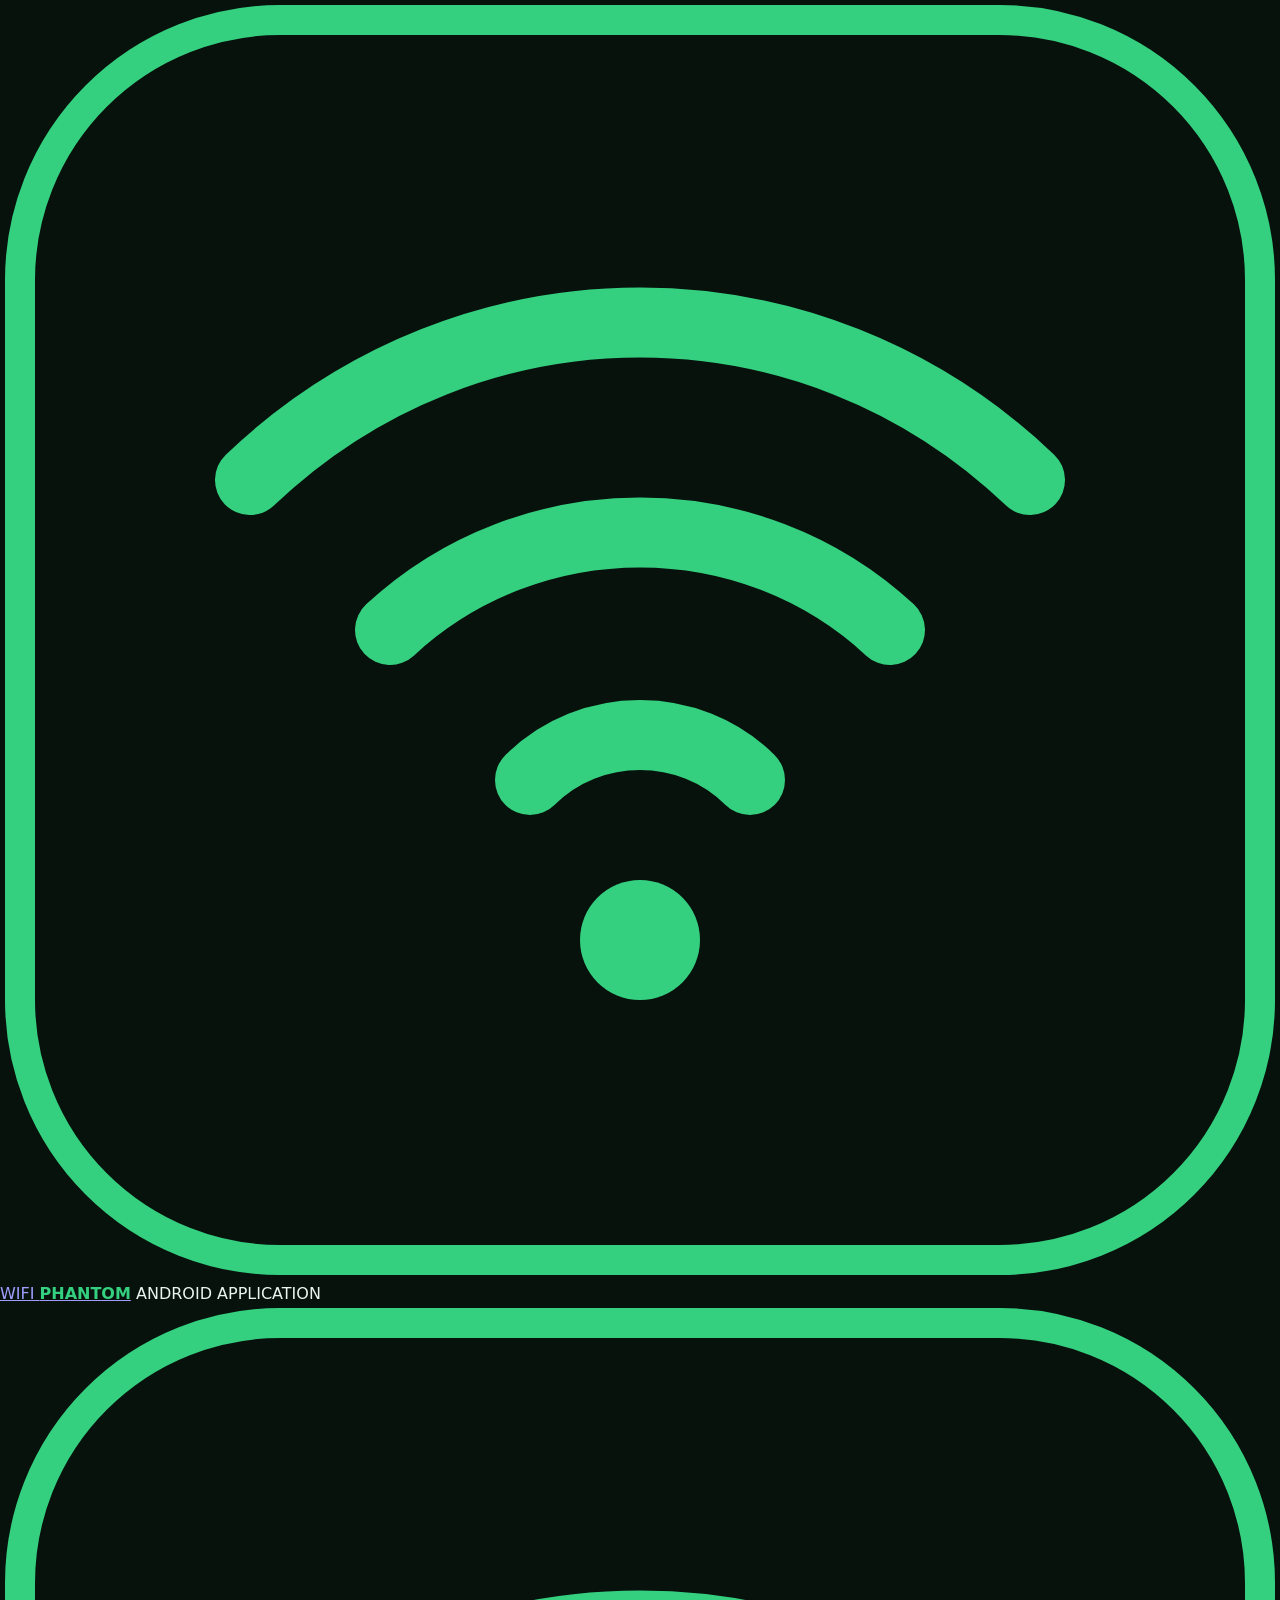
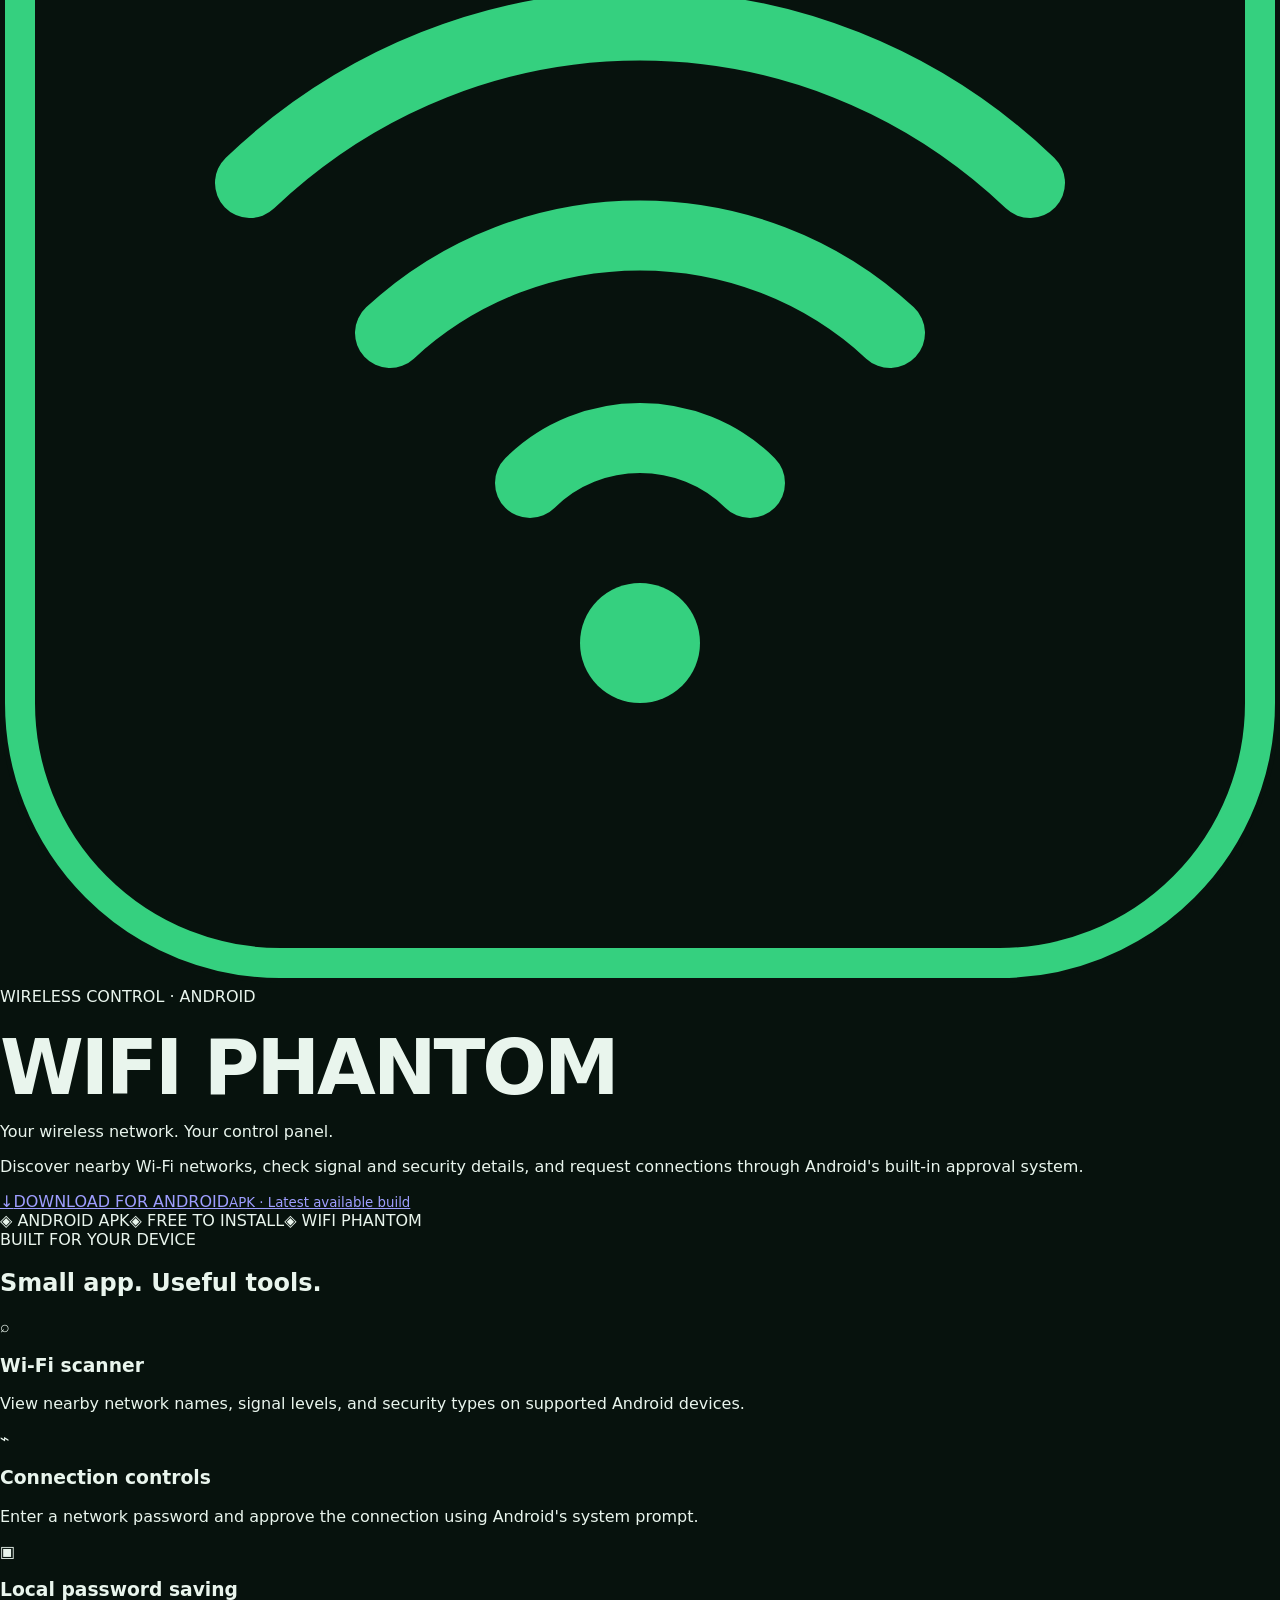
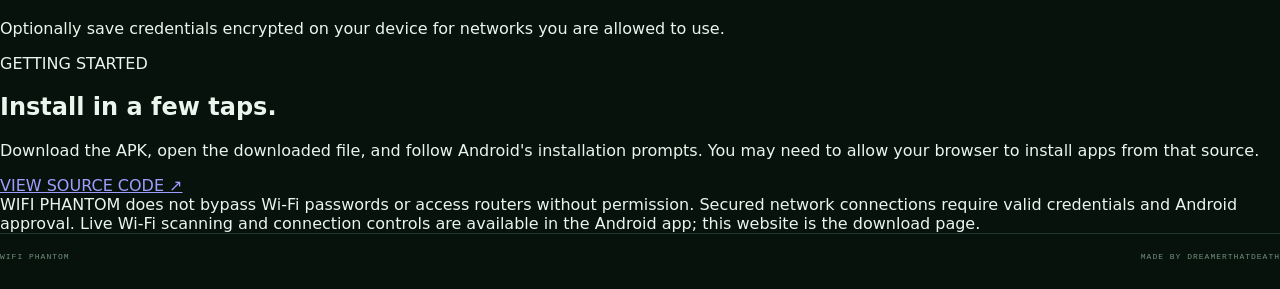
==== commit e0cf4423: "Replace homepage with WIFI PHANTOM app download landing page" ====
--- a/index.html
+++ b/index.html
@@ -4,69 +4,50 @@
 <meta charset="UTF-8">
 <meta name="viewport" content="width=device-width,initial-scale=1,viewport-fit=cover">
 <meta name="theme-color" content="#07120d">
-<meta name="description" content="WIFI PHANTOM Android Wi-Fi scanner and connection console.">
-<link rel="manifest" href="./manifest.webmanifest?v=7">
-<link rel="icon" href="./icon.svg?v=7">
-<link rel="apple-touch-icon" href="./icon.svg">
-<link rel="stylesheet" href="./style.css?v=7">
-<title>WIFI PHANTOM</title>
+<meta name="description" content="WIFI PHANTOM. A compact Android Wi-Fi scanning and network management app.">
+<meta property="og:title" content="WIFI PHANTOM">
+<meta property="og:description" content="Scan nearby Wi-Fi networks and manage approved connections from Android.">
+<meta property="og:image" content="https://dreamerthatdeath.github.io/WIFI-PHANTOM/icon.svg">
+<link rel="manifest" href="./manifest.webmanifest?v=8">
+<link rel="icon" href="./icon.svg?v=8" type="image/svg+xml">
+<link rel="apple-touch-icon" href="./icon.svg?v=8">
+<link rel="stylesheet" href="./style.css?v=8">
+<title>WIFI PHANTOM | Android App</title>
 </head>
-<body>
-<header class="topbar">
-  <a class="brand" href="./"><img class="app-icon" src="./icon.svg?v=7" alt="WIFI PHANTOM app icon"><span>WIFI<span class="green">PHANTOM</span><small>WIRELESS CONTROL INTERFACE</small></span></a>
-  <div class="status"><i></i><span id="systemStatus">SYSTEM READY</span><button id="installBtn" hidden>INSTALL WEB APP</button></div>
+<body class="download-page">
+<header class="download-header">
+<a class="download-brand" href="./"><img src="./icon.svg?v=8" alt="WIFI PHANTOM icon"><span>WIFI <b>PHANTOM</b></span></a>
+<span class="download-version">ANDROID APPLICATION</span>
 </header>
-<main class="shell">
-<section class="hero">
-  <div class="eyebrow">◉ PERSONAL NETWORK CONSOLE</div>
-  <h1>SEE THE <b>SIGNAL.</b><br>OWN YOUR SPACE.</h1>
-  <p>Scan nearby wireless networks, request connections through Android, and manage your own network tools from one compact console.</p>
-  <div class="actions"><button class="secondary" id="wifiBtn">OPEN WI-FI SETTINGS ↗</button></div>
-  <div class="notice">ⓘ <span><b>Choose the right version:</b> The website preview uses demo scan data. Install the Android APK for live Wi-Fi scanning and Android-approved connection controls. Websites cannot directly scan Wi-Fi radios.</span></div>
+<main class="download-main">
+<section class="download-hero">
+<div class="download-icon-wrap"><img src="./icon.svg?v=8" alt="WIFI PHANTOM app icon"></div>
+<div class="download-label">WIRELESS CONTROL · ANDROID</div>
+<h1>WIFI <span>PHANTOM</span></h1>
+<p class="download-tagline">Your wireless network. Your control panel.</p>
+<p class="download-description">Discover nearby Wi-Fi networks, check signal and security details, and request connections through Android's built-in approval system.</p>
+<a class="download-button" href="https://github.com/DreamerThatDeath/WIFI-PHANTOM/releases/latest/download/WIFI-PHANTOM.apk"><span class="download-symbol">↓</span><span>DOWNLOAD FOR ANDROID<small>APK · Latest available build</small></span></a>
+<div class="download-meta"><span>◈ ANDROID APK</span><span>◈ FREE TO INSTALL</span><span>◈ WIFI PHANTOM</span></div>
 </section>
-<section class="install-card" id="installCard">
-  <img src="./icon.svg?v=7" alt="WIFI PHANTOM app logo" class="install-logo">
-  <div class="install-copy"><span class="install-kicker">ANDROID APP · VERSION LATEST</span><h2>Take PHANTOM with you.</h2><p>Install the Android app to use live network scanning, password entry, optional encrypted password saving, connect requests, and disconnect controls.</p></div>
-  <div class="install-actions">
-    <a class="primary install-link" href="https://github.com/DreamerThatDeath/WIFI-PHANTOM/releases/latest/download/WIFI-PHANTOM.apk">↓ DOWNLOAD ANDROID APK</a>
-    <button class="secondary" id="installPwaBtn" hidden>＋ INSTALL WEB APP</button>
-  </div>
-  <small class="install-foot">Android will ask you to approve connections. Only connect to networks you own or have permission to use.</small>
+<section class="feature-section">
+<div class="section-kicker">BUILT FOR YOUR DEVICE</div>
+<h2>Small app. Useful tools.</h2>
+<div class="feature-grid">
+<article class="feature"><span>⌕</span><h3>Wi-Fi scanner</h3><p>View nearby network names, signal levels, and security types on supported Android devices.</p></article>
+<article class="feature"><span>⌁</span><h3>Connection controls</h3><p>Enter a network password and approve the connection using Android's system prompt.</p></article>
+<article class="feature"><span>▣</span><h3>Local password saving</h3><p>Optionally save credentials encrypted on your device for networks you are allowed to use.</p></article>
+</div>
 </section>
-<section class="stats">
-  <article><small>VISIBLE NETWORKS</small><strong id="networkCount">--</strong><label>LIVE APP / DEMO WEB</label></article>
-  <article><small>SECURITY CHECK</small><strong class="green">READY</strong><label>LOCAL EDUCATIONAL VIEW</label></article>
-  <article><small>PHANTOM MODE</small><strong id="phantomStatus">OFFLINE</strong><label>VISUAL SIMULATION ONLY</label></article>
+<section class="install-help">
+<div><div class="section-kicker">GETTING STARTED</div><h2>Install in a few taps.</h2><p>Download the APK, open the downloaded file, and follow Android's installation prompts. You may need to allow your browser to install apps from that source.</p></div>
+<a class="text-link" href="https://github.com/DreamerThatDeath/WIFI-PHANTOM">VIEW SOURCE CODE ↗</a>
 </section>
-<section class="columns">
-  <article class="panel">
-    <div class="heading"><div><small>NETWORK RADAR</small><h2>Nearby signals</h2></div><span class="pill">DEMO ON WEB</span></div>
-    <div id="networkList" class="network-list"><div class="empty">◎<p>Radar standing by.</p><small>Run a scan to load available network information.</small></div></div>
-    <div class="radar-actions"><button class="primary" id="scanBtn">⌕ SCAN WI-FI</button><button class="connect-action" id="disconnectBtn">DISCONNECT FROM WI-FI</button></div>
-    <div class="foot"><span>LIVE ANDROID / DEMO WEB</span><span id="scanTime">NO SCAN YET</span></div>
-  </article>
-  <article class="panel">
-    <div class="heading"><div><small>PHANTOM TERMINAL</small><h2>Simulation deck</h2></div><span class="pill green-pill">SAFE MODE</span></div>
-    <div id="terminal" class="terminal" aria-live="polite"><div class="muted">WIFI PHANTOM // SIMULATION CONSOLE</div><div class="muted">No network actions will be performed.</div><div>root@phantom:~$ <i class="cursor"></i></div></div>
-    <div class="actions"><button class="primary small" id="phantomBtn">▶ START PHANTOM</button><button class="secondary small" id="clearBtn">CLEAR</button></div>
-  </article>
-</section>
-<section class="tools">
-  <div class="heading"><div><small>QUICK ACCESS</small><h2>Network tools</h2></div><span class="sub">ONLY USE NETWORKS YOU OWN OR HAVE PERMISSION TO USE</span></div>
-  <div class="tool-grid">
-    <button class="tool" id="openSettings"><b>⌁ Wi-Fi settings</b><small>Connect using Android's trusted network picker.</small><em>OPEN SETTINGS ↗</em></button>
-    <button class="tool" id="routerBtn"><b>▦ Router dashboard</b><small>Open your router's local admin page. Address may vary.</small><em>OPEN ROUTER ↗</em></button>
-    <button class="tool" id="securityBtn"><b>⬡ Security checklist</b><small>Review safe settings for your home network.</small><em>VIEW CHECKLIST ↗</em></button>
-  </div>
-</section>
-<section class="panel checklist" id="checklist">
-  <div class="heading"><div><small>DEFENSIVE BASICS</small><h2>Home Wi-Fi checklist</h2></div><span class="pill">LOCAL GUIDE</span></div>
-  <ul><li>✓ Use WPA2-AES or WPA3 security when available.</li><li>✓ Set a unique router administrator password.</li><li>✓ Keep router firmware updated.</li><li>✓ Disable WPS if you do not need it.</li><li>✓ Use a guest network for visitors and smart devices.</li></ul>
-</section>
-<footer><span>WIFI PHANTOM ◆ BUILT FOR LEARNING</span><span>NO PASSWORD BYPASS · NO DISRUPTION</span></footer>
+<div class="download-disclaimer">WIFI PHANTOM does not bypass Wi-Fi passwords or access routers without permission. Secured network connections require valid credentials and Android approval. Live Wi-Fi scanning and connection controls are available in the Android app; this website is the download page.</div>
 </main>
-<div id="toast" class="toast" role="status"></div>
-<div id="passwordModal" class="modal" hidden><form id="passwordForm" class="modal-card"><div class="modal-kicker">SECURE NETWORK</div><h2 id="passwordTitle">Connect to Wi-Fi</h2><p id="passwordHint">Enter the network password. It is not saved.</p><label for="wifiPassword">WI-FI PASSWORD</label><input id="wifiPassword" type="password" autocomplete="off" maxlength="63" placeholder="Enter password"><label class="save-row"><input id="saveWifiPassword" type="checkbox"><span>Save password securely on this device</span></label><button type="button" class="saved-password" id="useSavedPassword" hidden>USE SAVED PASSWORD</button><div class="modal-actions"><button type="button" class="secondary" id="cancelConnect">CANCEL</button><button type="submit" class="primary" id="confirmConnect">CONNECT</button></div></form></div>
-<script src="./app.js?v=7" defer></script>
+<footer class="download-footer"><span>WIFI PHANTOM</span><span>MADE BY DREAMERTHATDEATH</span></footer>
+<script>
+if (window.AndroidWifi) location.replace("./app.html");
+if ("serviceWorker" in navigator) addEventListener("load",()=>navigator.serviceWorker.register("./sw.js").catch(()=>{}));
+</script>
 </body>
 </html>
--- a/style.css
+++ b/style.css
@@ -20,3 +20,12 @@
 .save-row{display:flex!important;align-items:center;gap:9px;margin:12px 0!important;color:#a3b9aa!important;font:10px var(--mono)!important;letter-spacing:0!important}
 .save-row input{width:16px;height:16px;accent-color:var(--green)}
 .saved-password{width:100%;margin-top:8px;padding:10px;background:#102719;color:var(--green);border:1px solid #31503c;border-radius:5px;font:bold 9px var(--mono)}
+
+.install-card{display:grid;grid-template-columns:76px 1fr;align-items:center;gap:18px;margin:6px 0 25px;padding:20px;background:linear-gradient(120deg,#0d2116,#09150e);border:1px solid #2b6040;border-radius:10px;box-shadow:0 12px 40px #0003}
+.install-logo{width:68px;height:68px;border-radius:16px;border:1px solid var(--green);box-shadow:0 0 24px #35d07f22}
+.install-copy{min-width:0}.install-kicker{font:9px var(--mono);letter-spacing:1.4px;color:var(--green)}
+.install-copy h2{font-size:21px;margin:6px 0}.install-copy p{font-size:11px;line-height:1.6;color:#a3b9aa;margin:0;max-width:650px}
+.install-actions{grid-column:2;display:flex;gap:9px;flex-wrap:wrap}
+.install-link{display:inline-flex;align-items:center;text-decoration:none}
+.install-foot{grid-column:2;color:var(--muted);font:9px/1.6 var(--mono)}
+@media(max-width:600px){.install-card{grid-template-columns:54px 1fr;gap:12px;padding:14px}.install-logo{width:52px;height:52px}.install-copy h2{font-size:17px}.install-copy p{font-size:10px}.install-actions,.install-foot{grid-column:1/-1}.install-actions>*{flex:1;justify-content:center;text-align:center}}
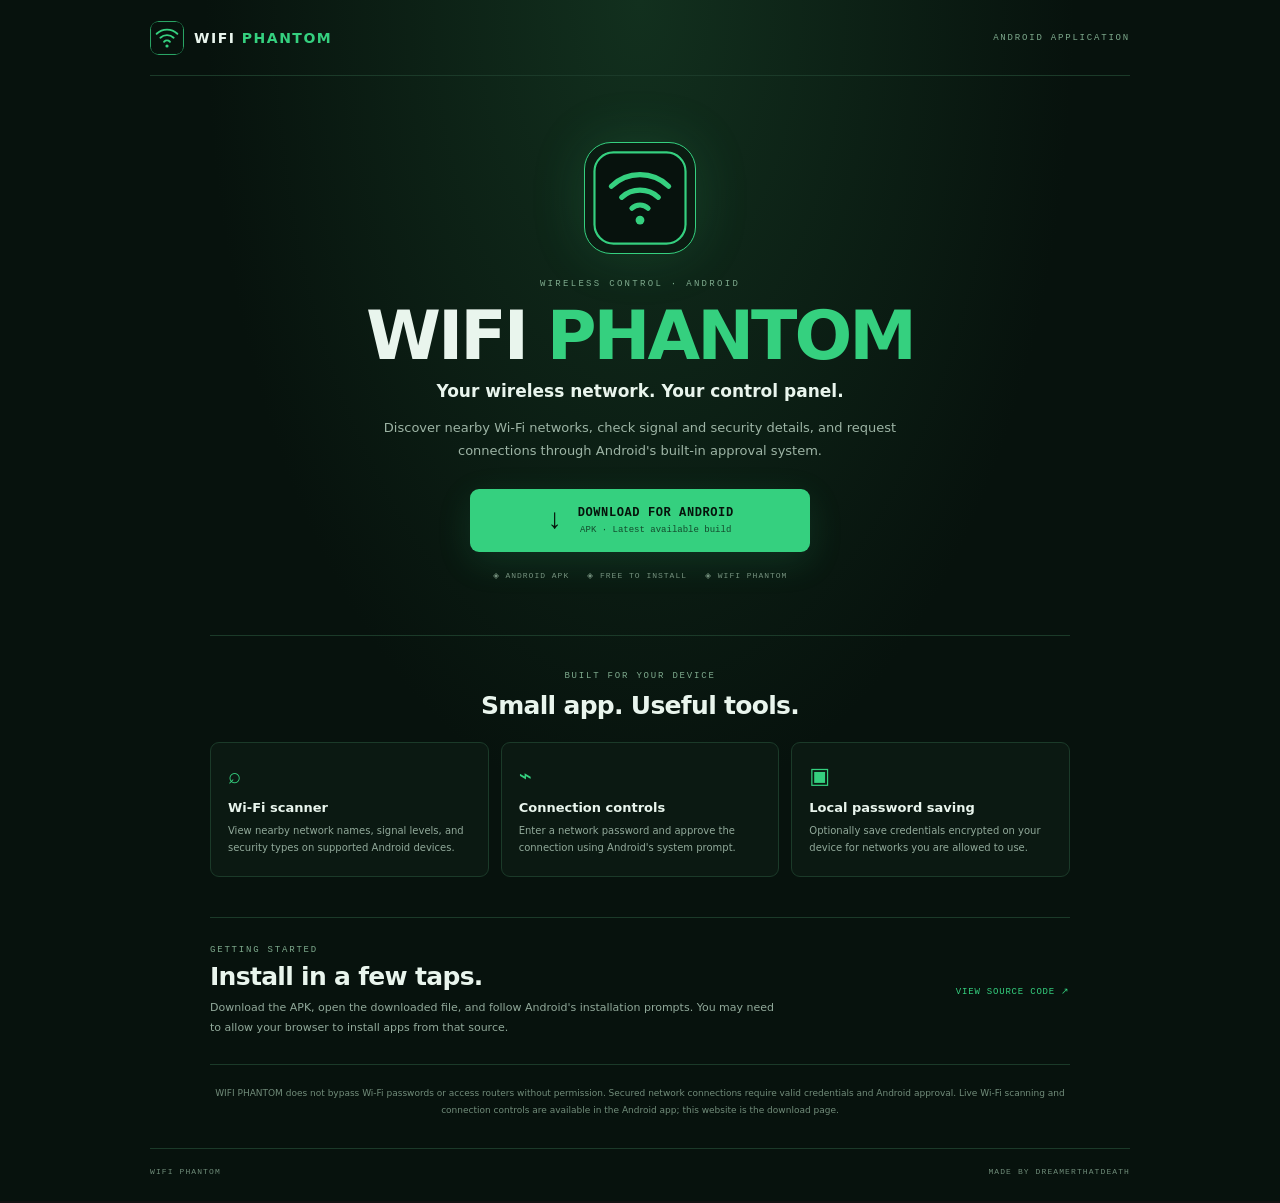
==== commit 6c5e77bc: "Refresh landing page assets to match app branding" ====
--- a/index.html
+++ b/index.html
@@ -8,20 +8,20 @@
 <meta property="og:title" content="WIFI PHANTOM">
 <meta property="og:description" content="Scan nearby Wi-Fi networks and manage approved connections from Android.">
 <meta property="og:image" content="https://dreamerthatdeath.github.io/WIFI-PHANTOM/icon.svg">
-<link rel="manifest" href="./manifest.webmanifest?v=8">
-<link rel="icon" href="./icon.svg?v=8" type="image/svg+xml">
-<link rel="apple-touch-icon" href="./icon.svg?v=8">
-<link rel="stylesheet" href="./style.css?v=8">
+<link rel="manifest" href="./manifest.webmanifest?v=9">
+<link rel="icon" href="./icon.svg?v=9" type="image/svg+xml">
+<link rel="apple-touch-icon" href="./icon.svg?v=9">
+<link rel="stylesheet" href="./style.css?v=9">
 <title>WIFI PHANTOM | Android App</title>
 </head>
 <body class="download-page">
 <header class="download-header">
-<a class="download-brand" href="./"><img src="./icon.svg?v=8" alt="WIFI PHANTOM icon"><span>WIFI <b>PHANTOM</b></span></a>
+<a class="download-brand" href="./"><img src="./icon.svg?v=9" alt="WIFI PHANTOM icon"><span>WIFI <b>PHANTOM</b></span></a>
 <span class="download-version">ANDROID APPLICATION</span>
 </header>
 <main class="download-main">
 <section class="download-hero">
-<div class="download-icon-wrap"><img src="./icon.svg?v=8" alt="WIFI PHANTOM app icon"></div>
+<div class="download-icon-wrap"><img src="./icon.svg?v=9" alt="WIFI PHANTOM app icon"></div>
 <div class="download-label">WIRELESS CONTROL · ANDROID</div>
 <h1>WIFI <span>PHANTOM</span></h1>
 <p class="download-tagline">Your wireless network. Your control panel.</p>
--- a/style.css
+++ b/style.css
@@ -29,3 +29,39 @@
 .install-link{display:inline-flex;align-items:center;text-decoration:none}
 .install-foot{grid-column:2;color:var(--muted);font:9px/1.6 var(--mono)}
 @media(max-width:600px){.install-card{grid-template-columns:54px 1fr;gap:12px;padding:14px}.install-logo{width:52px;height:52px}.install-copy h2{font-size:17px}.install-copy p{font-size:10px}.install-actions,.install-foot{grid-column:1/-1}.install-actions>*{flex:1;justify-content:center;text-align:center}}
+
+/* App-download landing page */
+.download-page{min-height:100vh;background:radial-gradient(ellipse at 50% 0%,#12301e 0%,#07120d 48%);color:#e9f5ed}
+.download-header{width:min(980px,90vw);height:76px;margin:auto;display:flex;align-items:center;justify-content:space-between;border-bottom:1px solid #1b3a29}
+.download-brand{display:flex;align-items:center;gap:10px;text-decoration:none;color:#e9f5ed;font-size:14px;font-weight:900;letter-spacing:1.5px}
+.download-brand img{width:34px;height:34px;border-radius:9px}
+.download-brand b{color:#35d07f}
+.download-version,.section-kicker{font:9px var(--mono);letter-spacing:1.8px;color:#7eaa8d}
+.download-main{width:min(860px,90vw);margin:auto}
+.download-hero{text-align:center;padding:66px 0 55px;display:flex;flex-direction:column;align-items:center}
+.download-icon-wrap{width:112px;height:112px;padding:8px;border:1px solid #35d07f;border-radius:27px;background:#0b1c12;box-shadow:0 0 55px #35d07f25;margin-bottom:25px}
+.download-icon-wrap img{width:100%;height:100%;border-radius:20px}
+.download-label{font:9px var(--mono);letter-spacing:2.3px;color:#7eaa8d}
+.download-hero h1{font-size:clamp(42px,9vw,68px);letter-spacing:-3px;margin:13px 0 5px}
+.download-hero h1 span{color:#35d07f}
+.download-tagline{font-size:17px;font-weight:650;margin:6px 0 0}
+.download-description{max-width:550px;color:#9db4a5;font-size:13px;line-height:1.8;margin:15px auto 26px}
+.download-button{display:flex;align-items:center;justify-content:center;gap:14px;min-width:min(340px,100%);padding:16px 24px;border-radius:9px;background:#35d07f;color:#06130b;text-decoration:none;font:bold 12px var(--mono);letter-spacing:.6px;box-shadow:0 10px 35px #35d07f22;transition:transform .18s,box-shadow .18s}
+.download-button:hover{transform:translateY(-2px);box-shadow:0 14px 42px #35d07f38}
+.download-button small{display:block;font:9px var(--mono);letter-spacing:0;margin-top:5px;opacity:.7}
+.download-symbol{font-size:28px;font-weight:400}
+.download-meta{display:flex;justify-content:center;gap:18px;flex-wrap:wrap;margin-top:19px;color:#75917e;font:8px var(--mono);letter-spacing:1px}
+.feature-section{border-top:1px solid #1b3a29;padding:35px 0 40px;text-align:center}
+.feature-section h2,.install-help h2{font-size:25px;margin:10px 0 22px;letter-spacing:-.7px}
+.feature-grid{display:grid;grid-template-columns:repeat(3,1fr);gap:12px;text-align:left}
+.feature{padding:20px 17px;background:#0b1912;border:1px solid #1b3a29;border-radius:9px}
+.feature>span{font-size:22px;color:#35d07f}
+.feature h3{font-size:13px;margin:12px 0 7px}
+.feature p{font-size:10px;line-height:1.7;color:#91a99a;margin:0}
+.install-help{border-top:1px solid #1b3a29;border-bottom:1px solid #1b3a29;padding:27px 0;display:flex;align-items:center;justify-content:space-between;gap:20px}
+.install-help h2{margin:7px 0}
+.install-help p{max-width:570px;color:#91a99a;font-size:11px;line-height:1.8;margin:0}
+.text-link{white-space:nowrap;color:#35d07f;text-decoration:none;font:9px var(--mono);letter-spacing:.8px}
+.download-disclaimer{padding:20px 0 30px;color:#718c7a;font-size:9px;line-height:1.8;text-align:center}
+.download-footer{width:min(980px,90vw);margin:auto;border-top:1px solid #1b3a29;padding:18px 0 25px;display:flex;justify-content:space-between;color:#6f8c79;font:8px var(--mono);letter-spacing:1.1px}
+@media(max-width:620px){.download-header{height:65px}.download-version{font-size:7px}.download-hero{padding:48px 0 40px}.download-icon-wrap{width:94px;height:94px}.download-description{font-size:12px}.feature-grid{grid-template-columns:1fr}.feature{padding:15px}.feature h3{margin-top:7px}.install-help{align-items:flex-start;flex-direction:column}.download-footer{font-size:7px}}
